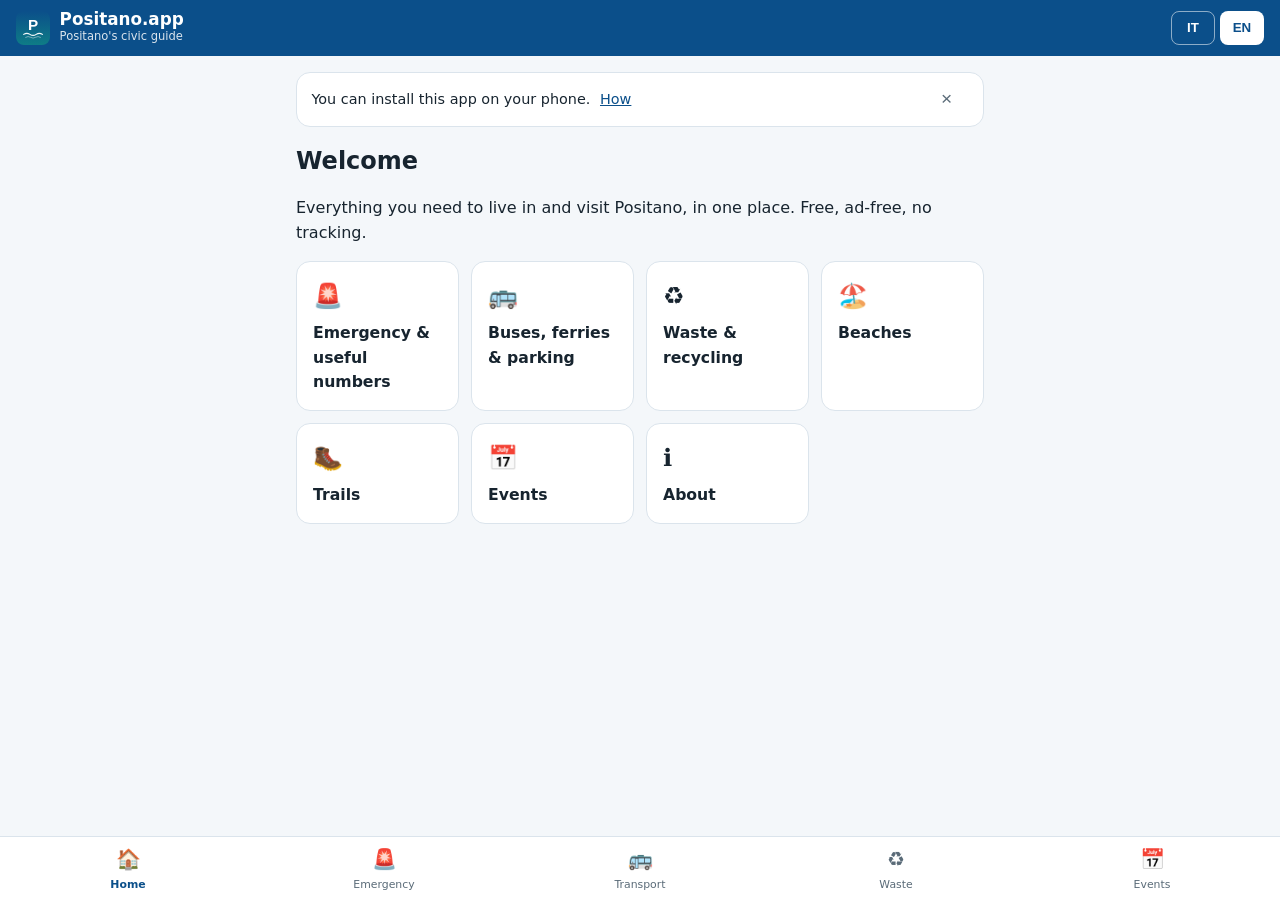
==== public/index.html @ dae9405b "feat: scheletro PWA v0.1.0 — bilingue IT/EN, offline-first, 7 sezioni con dati JSON" ====
<!doctype html>
<html lang="it">
<head>
  <meta charset="utf-8">
  <meta name="viewport" content="width=device-width, initial-scale=1, viewport-fit=cover">
  <title>Positano.app — la guida civica di Positano</title>
  <meta name="description" content="Numeri utili, trasporti, rifiuti, spiagge, sentieri ed eventi di Positano. App civica open source, senza pubblicità e senza tracciamento.">
  <meta name="theme-color" content="#0b4f8a">
  <link rel="manifest" href="manifest.webmanifest">
  <link rel="icon" href="icons/icon.svg" type="image/svg+xml">
  <link rel="apple-touch-icon" href="icons/apple-touch-icon.png">
  <link rel="stylesheet" href="css/style.css">
  <meta property="og:title" content="Positano.app">
  <meta property="og:description" content="La guida civica di Positano: emergenze, trasporti, rifiuti, spiagge, sentieri, eventi.">
  <meta property="og:type" content="website">
</head>
<body>
  <a class="skip-link" href="#main" data-i18n="a11y.skip">Salta al contenuto</a>

  <header class="topbar">
    <div class="brand">
      <img src="icons/icon.svg" alt="" width="34" height="34">
      <div>
        <strong>Positano.app</strong>
        <small data-i18n="app.tagline">La guida civica di Positano</small>
      </div>
    </div>
    <div class="lang" role="group" aria-label="Lingua / Language">
      <button type="button" id="lang-it" aria-pressed="true">IT</button>
      <button type="button" id="lang-en" aria-pressed="false">EN</button>
    </div>
  </header>

  <main id="main" tabindex="-1">
    <div id="install-banner" hidden>
      <span data-i18n="install.hint">Puoi installare questa app sul telefono.</span>
      <a href="#info" data-i18n="install.how">Come fare</a>
      <button type="button" id="install-dismiss" aria-label="Chiudi">&times;</button>
    </div>

    <section id="home">
      <h1 data-i18n="home.title">Benvenuti</h1>
      <p data-i18n="home.intro">Tutto quello che serve per vivere e visitare Positano, in un unico posto. Gratuita, senza pubblicità, senza tracciamento.</p>
      <div class="cards" id="home-cards"></div>
      <p class="note" id="home-status"></p>
    </section>

    <section id="emergenze" hidden>
      <h2 data-i18n="sec.emergenze">Emergenze e numeri utili</h2>
      <div id="list-emergenze" class="list"></div>
    </section>

    <section id="trasporti" hidden>
      <h2 data-i18n="sec.trasporti">Trasporti e parcheggi</h2>
      <div id="list-trasporti" class="list"></div>
    </section>

    <section id="rifiuti" hidden>
      <h2 data-i18n="sec.rifiuti">Rifiuti e raccolta differenziata</h2>
      <div id="rifiuti-avviso" class="note"></div>
      <h3 data-i18n="rifiuti.glossario">Dove lo butto?</h3>
      <input type="search" id="rifiuti-search" placeholder="Cerca un rifiuto…" aria-label="Cerca un rifiuto">
      <div id="list-glossario" class="list"></div>
    </section>

    <section id="mare" hidden>
      <h2 data-i18n="sec.mare">Spiagge</h2>
      <div id="list-spiagge" class="list"></div>
    </section>

    <section id="sentieri" hidden>
      <h2 data-i18n="sec.sentieri">Sentieri</h2>
      <div id="list-sentieri" class="list"></div>
    </section>

    <section id="eventi" hidden>
      <h2 data-i18n="sec.eventi">Eventi</h2>
      <div id="list-eventi" class="list"></div>
    </section>

    <section id="info" hidden>
      <h2 data-i18n="sec.info">Il progetto</h2>
      <p data-i18n="info.text">Positano.app è un bene comune digitale: un progetto civico open source, indipendente e senza scopo di lucro. I dati sono curati da volontari e ogni scheda indica la data di aggiornamento. Il codice è pubblico e chiunque può contribuire.</p>
      <h3 data-i18n="install.title">Installa l'app</h3>
      <p data-i18n="install.ios">iPhone/iPad: apri questa pagina in Safari, tocca il tasto Condividi e poi “Aggiungi alla schermata Home”.</p>
      <p data-i18n="install.android">Android: apri il menu del browser (⋮) e scegli “Installa app” o “Aggiungi a schermata Home”.</p>
      <h3 data-i18n="info.privacy.title">Privacy</h3>
      <p data-i18n="info.privacy">Questa app non richiede registrazione, non usa cookie di profilazione e non traccia gli utenti.</p>
      <p class="note">
        <span data-i18n="info.version">Versione</span> <span id="app-version">0.1.0</span> ·
        <a id="repo-link" href="https://github.com/crescenzospoken/positano.app" rel="noopener">Codice sorgente (EUPL-1.2)</a>
      </p>
    </section>
  </main>

  <nav class="bottomnav" aria-label="Sezioni">
    <button type="button" data-nav="home"><span aria-hidden="true">🏠</span><span data-i18n="nav.home">Home</span></button>
    <button type="button" data-nav="emergenze"><span aria-hidden="true">🚨</span><span data-i18n="nav.emergenze">Emergenze</span></button>
    <button type="button" data-nav="trasporti"><span aria-hidden="true">🚌</span><span data-i18n="nav.trasporti">Trasporti</span></button>
    <button type="button" data-nav="rifiuti"><span aria-hidden="true">♻️</span><span data-i18n="nav.rifiuti">Rifiuti</span></button>
    <button type="button" data-nav="eventi"><span aria-hidden="true">📅</span><span data-i18n="nav.eventi">Eventi</span></button>
  </nav>

  <noscript><p class="note" style="padding:1rem">Questa app richiede JavaScript. / This app requires JavaScript.</p></noscript>

  <script src="js/i18n.js"></script>
  <script src="js/app.js"></script>
</body>
</html>
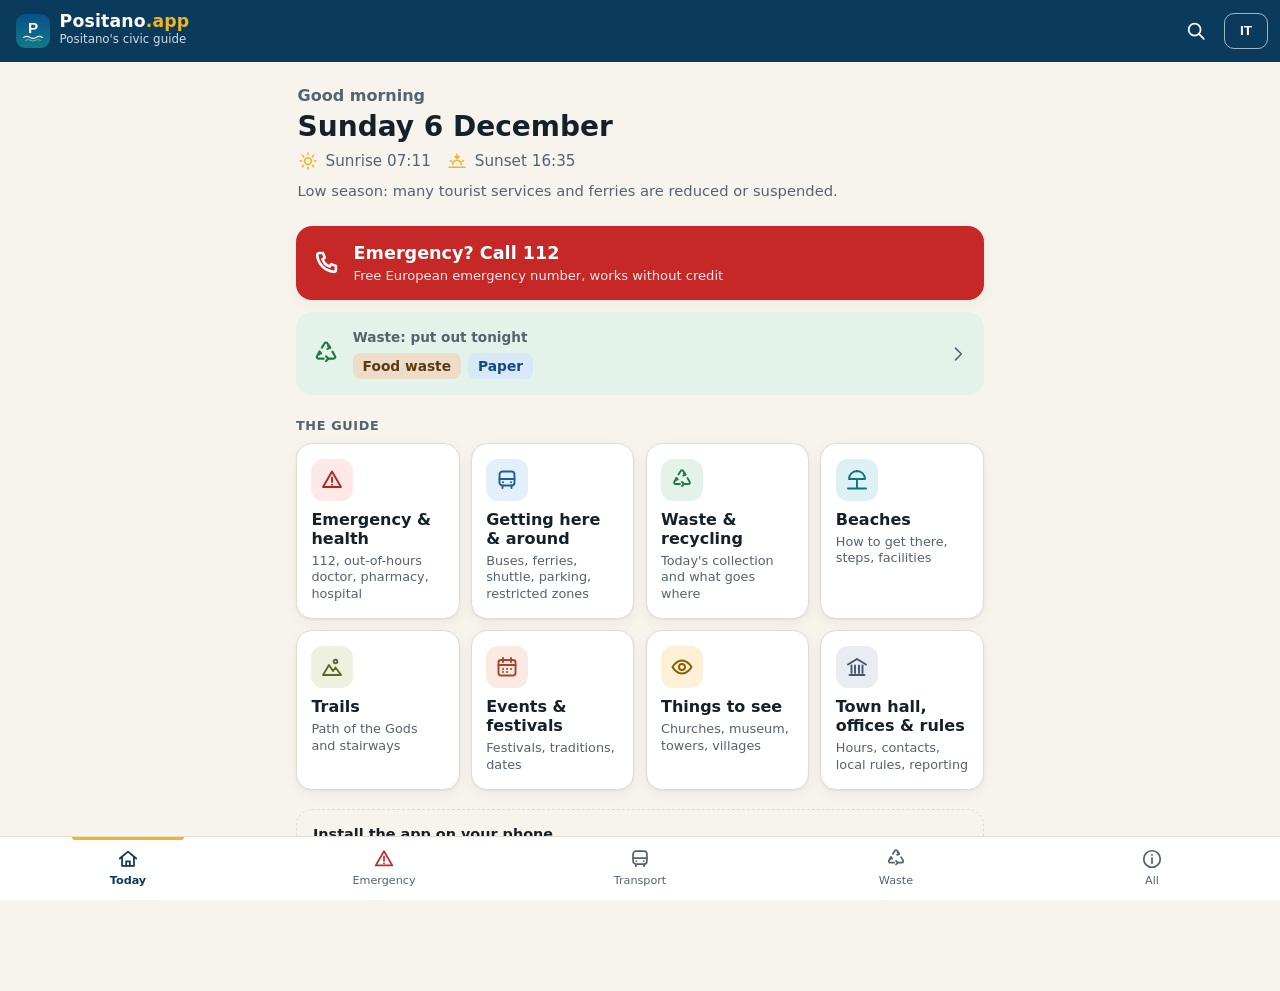
==== commit 68dee95f: "feat: v0.2.0 · home «Oggi», ricerca, dati reali, nuova grafica, audit - Home che sa che ore sono: da" ====
--- a/public/index.html
+++ b/public/index.html
@@ -3,107 +3,98 @@
 <head>
   <meta charset="utf-8">
   <meta name="viewport" content="width=device-width, initial-scale=1, viewport-fit=cover">
-  <title>Positano.app — la guida civica di Positano</title>
-  <meta name="description" content="Numeri utili, trasporti, rifiuti, spiagge, sentieri ed eventi di Positano. App civica open source, senza pubblicità e senza tracciamento.">
-  <meta name="theme-color" content="#0b4f8a">
+  <title>Positano.app · la guida civica di Positano</title>
+  <meta name="description" content="Numeri utili, bus e traghetti, rifiuti, spiagge, sentieri, eventi e uffici del Comune di Positano. Guida civica open source, gratuita, senza pubblicità e senza tracciamento.">
+  <meta name="theme-color" content="#0a3a5c" media="(prefers-color-scheme: light)">
+  <meta name="theme-color" content="#08131c" media="(prefers-color-scheme: dark)">
+  <meta name="color-scheme" content="light dark">
   <link rel="manifest" href="manifest.webmanifest">
   <link rel="icon" href="icons/icon.svg" type="image/svg+xml">
   <link rel="apple-touch-icon" href="icons/apple-touch-icon.png">
   <link rel="stylesheet" href="css/style.css">
   <meta property="og:title" content="Positano.app">
-  <meta property="og:description" content="La guida civica di Positano: emergenze, trasporti, rifiuti, spiagge, sentieri, eventi.">
+  <meta property="og:description" content="La guida civica di Positano: emergenze, trasporti, rifiuti, spiagge, sentieri, eventi e Comune.">
   <meta property="og:type" content="website">
+  <meta property="og:image" content="icons/icon-512.png">
 </head>
 <body>
+  <svg xmlns="http://www.w3.org/2000/svg" style="display:none" aria-hidden="true">
+    <defs>
+      <symbol id="i-home" viewBox="0 0 24 24"><path d="M3 11.5 12 4l9 7.5"/><path d="M5.5 10v9.5h13V10"/><path d="M10 19.5v-5h4v5"/></symbol>
+      <symbol id="i-sos" viewBox="0 0 24 24"><path d="M12 3.5 21 19H3z"/><path d="M12 9.5v4.5"/><path d="M12 16.6v.1"/></symbol>
+      <symbol id="i-bus" viewBox="0 0 24 24"><rect x="4.5" y="3.5" width="15" height="14" rx="3"/><path d="M4.5 11h15"/><path d="M7.5 17.5V20M16.5 17.5V20"/><path d="M8 14.3h.1M16 14.3h.1"/></symbol>
+      <symbol id="i-boat" viewBox="0 0 24 24"><path d="M3 15.5h18l-2.5 4h-13z"/><path d="M12 3.5v12"/><path d="M12 4.5 18 13h-6"/></symbol>
+      <symbol id="i-recycle" viewBox="0 0 24 24"><path d="M8.5 6.5 10.7 3a1.5 1.5 0 0 1 2.6 0l2.2 3.6"/><path d="m17.5 10 2.2 3.7a1.5 1.5 0 0 1-1.3 2.3H14"/><path d="M10 16H5.6a1.5 1.5 0 0 1-1.3-2.3L6.5 10"/><path d="m13.8 5 1.7 1.6-2.2.9M12 14l2 2-2 2M7.8 11.6 6.5 10l-.6 2.3"/></symbol>
+      <symbol id="i-beach" viewBox="0 0 24 24"><path d="M4 11a8 8 0 0 1 16 0z"/><path d="M12 11v9"/><path d="M3 20.5h18"/><path d="M12 3v.5"/></symbol>
+      <symbol id="i-hike" viewBox="0 0 24 24"><path d="m3 20 6-10 4 6 2.5-3.5L21 20z"/><circle cx="15.5" cy="6.5" r="1.8"/></symbol>
+      <symbol id="i-calendar" viewBox="0 0 24 24"><rect x="3.5" y="5" width="17" height="15.5" rx="2.5"/><path d="M3.5 10h17M8 3v4M16 3v4"/><path d="M8 14h.1M12 14h.1M16 14h.1M8 17h.1M12 17h.1"/></symbol>
+      <symbol id="i-townhall" viewBox="0 0 24 24"><path d="M3 9.5 12 4l9 5.5"/><path d="M4.5 20h15"/><path d="M6.5 10.5V18M10 10.5V18M14 10.5V18M17.5 10.5V18"/></symbol>
+      <symbol id="i-eye" viewBox="0 0 24 24"><path d="M2.5 12S6 5.5 12 5.5 21.5 12 21.5 12 18 18.5 12 18.5 2.5 12 2.5 12z"/><circle cx="12" cy="12" r="3"/></symbol>
+      <symbol id="i-info" viewBox="0 0 24 24"><circle cx="12" cy="12" r="9"/><path d="M12 11v5.5M12 7.6v.1"/></symbol>
+      <symbol id="i-phone" viewBox="0 0 24 24"><path d="M6.5 3.5h3l1.5 4-2 1.3a10 10 0 0 0 6.2 6.2l1.3-2 4 1.5v3a2 2 0 0 1-2 2A15.5 15.5 0 0 1 4.5 5.5a2 2 0 0 1 2-2z"/></symbol>
+      <symbol id="i-pin" viewBox="0 0 24 24"><path d="M12 21s-6.5-6-6.5-11a6.5 6.5 0 0 1 13 0c0 5-6.5 11-6.5 11z"/><circle cx="12" cy="10" r="2.3"/></symbol>
+      <symbol id="i-link" viewBox="0 0 24 24"><path d="M14 4h6v6"/><path d="M20 4 11 13"/><path d="M18 14v5a1.5 1.5 0 0 1-1.5 1.5h-11A1.5 1.5 0 0 1 4 19V7.5A1.5 1.5 0 0 1 5.5 6H10"/></symbol>
+      <symbol id="i-mail" viewBox="0 0 24 24"><rect x="3" y="5.5" width="18" height="13" rx="2"/><path d="m3.5 6.5 8.5 7 8.5-7"/></symbol>
+      <symbol id="i-share" viewBox="0 0 24 24"><path d="M12 15V3.5"/><path d="m7.5 8 4.5-4.5L16.5 8"/><path d="M5 12v7.5h14V12"/></symbol>
+      <symbol id="i-search" viewBox="0 0 24 24"><circle cx="10.5" cy="10.5" r="6.5"/><path d="m15.5 15.5 5 5"/></symbol>
+      <symbol id="i-sun" viewBox="0 0 24 24"><circle cx="12" cy="12" r="4"/><path d="M12 2.5v2M12 19.5v2M2.5 12h2M19.5 12h2M5.3 5.3l1.4 1.4M17.3 17.3l1.4 1.4M5.3 18.7l1.4-1.4M17.3 6.7l1.4-1.4"/></symbol>
+      <symbol id="i-sunset" viewBox="0 0 24 24"><path d="M7 16a5 5 0 0 1 10 0"/><path d="M2.5 19.5h19"/><path d="M12 4v5M9.5 6.5 12 9l2.5-2.5"/><path d="M4.3 11.5l1.4 1M19.7 11.5l-1.4 1"/></symbol>
+      <symbol id="i-alert" viewBox="0 0 24 24"><circle cx="12" cy="12" r="9"/><path d="M12 7.5v5.5M12 16.3v.1"/></symbol>
+      <symbol id="i-close" viewBox="0 0 24 24"><path d="m6 6 12 12M18 6 6 18"/></symbol>
+      <symbol id="i-chevron" viewBox="0 0 24 24"><path d="m9 5 7 7-7 7"/></symbol>
+      <symbol id="i-back" viewBox="0 0 24 24"><path d="m15 5-7 7 7 7"/></symbol>
+      <symbol id="i-car" viewBox="0 0 24 24"><path d="M5 16.5V12l2-5h10l2 5v4.5"/><path d="M3.5 12h17v4.5h-17z"/><path d="M6 19v-2.5M18 19v-2.5"/></symbol>
+      <symbol id="i-clock" viewBox="0 0 24 24"><circle cx="12" cy="12" r="9"/><path d="M12 7v5l3.5 2"/></symbol>
+      <symbol id="i-cross" viewBox="0 0 24 24"><path d="M9.5 3.5h5v6h6v5h-6v6h-5v-6h-6v-5h6z"/></symbol>
+    </defs>
+  </svg>
+
   <a class="skip-link" href="#main" data-i18n="a11y.skip">Salta al contenuto</a>
 
   <header class="topbar">
-    <div class="brand">
+    <a class="brand" href="#home">
       <img src="icons/icon.svg" alt="" width="34" height="34">
-      <div>
-        <strong>Positano.app</strong>
+      <span>
+        <strong>Positano<span class="dot">.app</span></strong>
         <small data-i18n="app.tagline">La guida civica di Positano</small>
-      </div>
-    </div>
-    <div class="lang" role="group" aria-label="Lingua / Language">
-      <button type="button" id="lang-it" aria-pressed="true">IT</button>
-      <button type="button" id="lang-en" aria-pressed="false">EN</button>
+      </span>
+    </a>
+    <div class="topbar-actions">
+      <button type="button" class="icon-btn" id="search-open" data-i18n-label="search.open" aria-label="Cerca"><svg class="ic" aria-hidden="true"><use href="#i-search"/></svg></button>
+      <button type="button" class="lang-btn" id="lang-toggle" lang="en" aria-label="EN, switch to English">EN</button>
     </div>
   </header>
 
+  <div id="offline-bar" class="offline-bar" hidden role="status" data-i18n="common.offlinebar">Sei offline: stai vedendo i dati salvati sul telefono.</div>
+
   <main id="main" tabindex="-1">
-    <div id="install-banner" hidden>
-      <span data-i18n="install.hint">Puoi installare questa app sul telefono.</span>
-      <a href="#info" data-i18n="install.how">Come fare</a>
-      <button type="button" id="install-dismiss" aria-label="Chiudi">&times;</button>
-    </div>
-
-    <section id="home">
-      <h1 data-i18n="home.title">Benvenuti</h1>
-      <p data-i18n="home.intro">Tutto quello che serve per vivere e visitare Positano, in un unico posto. Gratuita, senza pubblicità, senza tracciamento.</p>
-      <div class="cards" id="home-cards"></div>
-      <p class="note" id="home-status"></p>
-    </section>
-
-    <section id="emergenze" hidden>
-      <h2 data-i18n="sec.emergenze">Emergenze e numeri utili</h2>
-      <div id="list-emergenze" class="list"></div>
-    </section>
-
-    <section id="trasporti" hidden>
-      <h2 data-i18n="sec.trasporti">Trasporti e parcheggi</h2>
-      <div id="list-trasporti" class="list"></div>
-    </section>
-
-    <section id="rifiuti" hidden>
-      <h2 data-i18n="sec.rifiuti">Rifiuti e raccolta differenziata</h2>
-      <div id="rifiuti-avviso" class="note"></div>
-      <h3 data-i18n="rifiuti.glossario">Dove lo butto?</h3>
-      <input type="search" id="rifiuti-search" placeholder="Cerca un rifiuto…" aria-label="Cerca un rifiuto">
-      <div id="list-glossario" class="list"></div>
-    </section>
-
-    <section id="mare" hidden>
-      <h2 data-i18n="sec.mare">Spiagge</h2>
-      <div id="list-spiagge" class="list"></div>
-    </section>
-
-    <section id="sentieri" hidden>
-      <h2 data-i18n="sec.sentieri">Sentieri</h2>
-      <div id="list-sentieri" class="list"></div>
-    </section>
-
-    <section id="eventi" hidden>
-      <h2 data-i18n="sec.eventi">Eventi</h2>
-      <div id="list-eventi" class="list"></div>
-    </section>
-
-    <section id="info" hidden>
-      <h2 data-i18n="sec.info">Il progetto</h2>
-      <p data-i18n="info.text">Positano.app è un bene comune digitale: un progetto civico open source, indipendente e senza scopo di lucro. I dati sono curati da volontari e ogni scheda indica la data di aggiornamento. Il codice è pubblico e chiunque può contribuire.</p>
-      <h3 data-i18n="install.title">Installa l'app</h3>
-      <p data-i18n="install.ios">iPhone/iPad: apri questa pagina in Safari, tocca il tasto Condividi e poi “Aggiungi alla schermata Home”.</p>
-      <p data-i18n="install.android">Android: apri il menu del browser (⋮) e scegli “Installa app” o “Aggiungi a schermata Home”.</p>
-      <h3 data-i18n="info.privacy.title">Privacy</h3>
-      <p data-i18n="info.privacy">Questa app non richiede registrazione, non usa cookie di profilazione e non traccia gli utenti.</p>
-      <p class="note">
-        <span data-i18n="info.version">Versione</span> <span id="app-version">0.1.0</span> ·
-        <a id="repo-link" href="https://github.com/crescenzospoken/positano.app" rel="noopener">Codice sorgente (EUPL-1.2)</a>
-      </p>
-    </section>
+    <div id="view"></div>
   </main>
 
-  <nav class="bottomnav" aria-label="Sezioni">
-    <button type="button" data-nav="home"><span aria-hidden="true">🏠</span><span data-i18n="nav.home">Home</span></button>
-    <button type="button" data-nav="emergenze"><span aria-hidden="true">🚨</span><span data-i18n="nav.emergenze">Emergenze</span></button>
-    <button type="button" data-nav="trasporti"><span aria-hidden="true">🚌</span><span data-i18n="nav.trasporti">Trasporti</span></button>
-    <button type="button" data-nav="rifiuti"><span aria-hidden="true">♻️</span><span data-i18n="nav.rifiuti">Rifiuti</span></button>
-    <button type="button" data-nav="eventi"><span aria-hidden="true">📅</span><span data-i18n="nav.eventi">Eventi</span></button>
+  <div id="search" class="search-sheet" hidden role="dialog" aria-modal="true" aria-labelledby="search-title">
+    <div class="search-head">
+      <h2 id="search-title" class="sr-only" data-i18n="search.title">Cerca nella guida</h2>
+      <svg class="ic" aria-hidden="true"><use href="#i-search"/></svg>
+      <input type="search" id="search-input" autocomplete="off" enterkeyhint="search" data-i18n-ph="search.ph" data-i18n-label="search.title" aria-label="Cerca nella guida" placeholder="Farmacia, bus, vetro, Fornillo…">
+      <button type="button" class="icon-btn" id="search-close" data-i18n-label="common.close" aria-label="Chiudi"><svg class="ic" aria-hidden="true"><use href="#i-close"/></svg></button>
+    </div>
+    <div id="search-results" class="search-results" aria-live="polite"></div>
+  </div>
+
+  <nav class="bottomnav" aria-label="Sezioni" data-i18n-label="a11y.nav">
+    <a href="#home" data-tab="home"><svg class="ic" aria-hidden="true"><use href="#i-home"/></svg><span data-i18n="nav.home">Oggi</span></a>
+    <a href="#emergenze" data-tab="emergenze" class="nav-sos"><svg class="ic" aria-hidden="true"><use href="#i-sos"/></svg><span data-i18n="nav.emergenze">Emergenze</span></a>
+    <a href="#muoversi" data-tab="muoversi"><svg class="ic" aria-hidden="true"><use href="#i-bus"/></svg><span data-i18n="nav.muoversi">Muoversi</span></a>
+    <a href="#rifiuti" data-tab="rifiuti"><svg class="ic" aria-hidden="true"><use href="#i-recycle"/></svg><span data-i18n="nav.rifiuti">Rifiuti</span></a>
+    <a href="#tutto" data-tab="tutto"><svg class="ic" aria-hidden="true"><use href="#i-info"/></svg><span data-i18n="nav.tutto">Tutto</span></a>
   </nav>
 
-  <noscript><p class="note" style="padding:1rem">Questa app richiede JavaScript. / This app requires JavaScript.</p></noscript>
+  <div id="toast" class="toast" role="status" hidden></div>
+
+  <noscript><p class="note" style="padding:1rem">Questa app richiede JavaScript. In emergenza chiama il 112. / This app requires JavaScript. In an emergency call 112.</p></noscript>
 
   <script src="js/i18n.js"></script>
+  <script src="js/oggi.js"></script>
   <script src="js/app.js"></script>
 </body>
 </html>
--- a/public/css/style.css
+++ b/public/css/style.css
@@ -0,0 +1,264 @@
+/* Positano.app · stile v0.2
+   Identità: mare profondo, calce, maiolica. Leggibile al sole, una mano sola, tocchi >= 44px. */
+:root{
+  --mare:#0a3a5c; --mare-2:#0f5687; --azzurro:#1d74b3; --sole:#f0b429; --terra:#c4502f;
+  --bg:#f7f4ee; --card:#ffffff; --testo:#14212b; --muto:#53636f; --bordo:#e3ddd1; --ombra:0 1px 2px rgba(20,33,43,.06),0 4px 14px rgba(20,33,43,.05);
+  --warn-bg:#fff2d6; --warn:#7a4f00; --ok:#1f7a4a; --red:#c62828;
+  --t-red:#fde9e7; --t-blue:#e3eff9; --t-green:#e4f3ea; --t-sea:#ddf1f4; --t-olive:#eef1df; --t-terra:#fbe9e2; --t-gold:#fcf1d6; --t-slate:#e9edf1;
+  --c-red:#b3261e; --c-blue:#1d5f99; --c-green:#1f7a4a; --c-sea:#0c7480; --c-olive:#5d6b1c; --c-terra:#a8442a; --c-gold:#8a6100; --c-slate:#41566a;
+  --raggio:16px; --nav-h:64px;
+}
+@media (prefers-color-scheme: dark){
+  :root{
+    --bg:#0b141b; --card:#13202a; --testo:#eef3f7; --muto:#9fb1bf; --bordo:#243541; --ombra:none;
+    --warn-bg:#3a2d10; --warn:#ffd27a; --ok:#6fd39c;
+    --t-red:#3a1a19; --t-blue:#132c42; --t-green:#13301f; --t-sea:#0f2f33; --t-olive:#262b12; --t-terra:#36201a; --t-gold:#33290f; --t-slate:#1d2a35;
+    --c-red:#ff9a91; --c-blue:#8cc4f3; --c-green:#7bd8a3; --c-sea:#7fd6df; --c-olive:#c9d77a; --c-terra:#f3a58b; --c-gold:#f1c76a; --c-slate:#aac0d3;
+    --azzurro:#8cc4f3;
+  }
+}
+*{box-sizing:border-box}
+[hidden]{display:none !important}
+html{-webkit-text-size-adjust:100%}
+body{
+  margin:0; background:var(--bg); color:var(--testo);
+  font-family:system-ui,-apple-system,"Segoe UI",Roboto,"Helvetica Neue",Arial,sans-serif;
+  font-size:16px; line-height:1.5; padding-bottom:calc(var(--nav-h) + env(safe-area-inset-bottom) + 8px);
+}
+body.no-scroll{overflow:hidden}
+main{max-width:720px; margin:0 auto; padding:1rem 1rem 1.5rem}
+main:focus{outline:none}
+h1,h2,h3{line-height:1.2}
+a{color:var(--azzurro)}
+.sr-only{position:absolute; width:1px; height:1px; overflow:hidden; clip:rect(0 0 0 0); white-space:nowrap}
+.ic{width:22px; height:22px; flex:none; fill:none; stroke:currentColor; stroke-width:1.9; stroke-linecap:round; stroke-linejoin:round}
+:focus-visible{outline:3px solid var(--sole); outline-offset:2px; border-radius:6px}
+h1:focus,h3:focus,article:focus{outline:none}
+
+.skip-link{position:absolute; left:-999px; top:0; background:var(--mare); color:#fff; padding:.6rem 1rem; z-index:99}
+.skip-link:focus{left:0}
+
+/* ---- barra in alto ---- */
+.topbar{
+  position:sticky; top:0; z-index:20; display:flex; align-items:center; justify-content:space-between; gap:.5rem;
+  padding:.55rem .75rem .55rem 1rem; padding-top:calc(.55rem + env(safe-area-inset-top));
+  background:var(--mare); color:#fff;
+}
+@media (prefers-color-scheme: dark){ .topbar{background:#08131c; border-bottom:1px solid var(--bordo)} }
+.brand{display:flex; align-items:center; gap:.6rem; color:#fff; text-decoration:none; min-height:44px}
+.brand img{border-radius:9px}
+.brand strong{display:block; font-size:1.08rem; letter-spacing:.01em; line-height:1.1}
+.brand .dot{color:var(--sole)}
+.brand small{display:block; opacity:.82; font-size:.74rem}
+.topbar-actions{display:flex; gap:.35rem; align-items:center}
+.icon-btn{display:inline-flex; align-items:center; justify-content:center; min-width:44px; min-height:44px; border:0; border-radius:12px; background:transparent; color:inherit; cursor:pointer}
+.topbar .icon-btn:hover{background:#ffffff1f}
+.lang-btn{min-width:44px; min-height:36px; border:1.5px solid #ffffffa0; background:transparent; color:#fff; border-radius:10px; font-weight:700; font-size:.85rem; cursor:pointer}
+.lang-btn:hover{background:#fff; color:var(--mare)}
+
+.offline-bar{background:var(--warn-bg); color:var(--warn); text-align:center; font-size:.85rem; padding:.4rem 1rem}
+
+/* ---- home ---- */
+.hero{padding:.4rem .1rem .6rem}
+.hero-k{margin:0; color:var(--muto); font-weight:600}
+.hero h1{margin:.1rem 0 .4rem; font-size:1.75rem}
+.hero h1::first-letter{text-transform:uppercase}
+.sun{display:flex; flex-wrap:wrap; align-items:center; gap:.35rem .5rem; margin:0; color:var(--muto); font-size:.95rem}
+.sun .ic{color:var(--sole); width:20px; height:20px}
+.sun span{margin-right:.5rem}
+.season{margin:.5rem 0 0; font-size:.92rem; color:var(--muto)}
+
+.sos{
+  display:flex; align-items:center; gap:.85rem; margin:.9rem 0 .4rem; padding:.85rem 1rem; border-radius:var(--raggio);
+  background:var(--red); color:#fff; text-decoration:none; box-shadow:var(--ombra); min-height:64px;
+}
+.sos .ic{width:28px; height:28px; stroke-width:2.2}
+.sos strong{display:block; font-size:1.1rem}
+.sos small{display:block; opacity:.9; font-size:.82rem}
+
+.alert{display:flex; gap:.7rem; padding:.85rem 1rem; border-radius:var(--raggio); background:var(--t-blue); color:var(--testo); margin-bottom:.6rem}
+.alert .ic{color:var(--c-blue); margin-top:.1rem}
+.alert.warn{background:var(--warn-bg)} .alert.warn .ic{color:var(--warn)}
+.alert p{margin:.2rem 0 0; font-size:.93rem}
+details.alert{display:block; padding:0}
+details.alert summary{display:flex; gap:.7rem; align-items:center; padding:.8rem 1rem; cursor:pointer; list-style:none; min-height:52px}
+details.alert summary::-webkit-details-marker{display:none}
+details.alert summary > span{flex:1}
+details.alert summary .chev{transition:transform .2s}
+details.alert[open] summary .chev{transform:rotate(90deg)}
+.alert-body{padding:0 1rem .85rem 3.2rem}
+
+.panel{display:block; padding:.9rem 1rem; border-radius:var(--raggio); margin:.8rem 0}
+.link-panel{display:flex; align-items:center; gap:.8rem; text-decoration:none; color:var(--testo)}
+.link-panel > span{flex:1}
+.panel-ic{width:28px; height:28px}
+.panel-k{display:block; margin:0; font-size:.85rem; font-weight:600; color:var(--muto)}
+.panel-v{display:block; margin:.25rem 0 0; font-size:1.05rem; font-weight:600}
+.panel-v small{font-weight:400; color:var(--muto); font-size:.85rem}
+.chev{color:var(--muto); width:20px; height:20px}
+
+.tiles{display:grid; grid-template-columns:repeat(2,1fr); gap:.7rem}
+@media (min-width:560px){ .tiles{grid-template-columns:repeat(4,1fr)} }
+.tile{
+  display:flex; flex-direction:column; gap:.3rem; padding:.95rem .9rem; min-height:128px; border-radius:var(--raggio);
+  background:var(--card); border:1px solid var(--bordo); color:var(--testo); text-decoration:none; box-shadow:var(--ombra);
+}
+.tile:hover{border-color:var(--azzurro)}
+.tile-ic{display:inline-flex; align-items:center; justify-content:center; width:42px; height:42px; border-radius:12px; flex:none}
+.tile-ic .ic{width:24px; height:24px}
+.tile-t{font-weight:700; font-size:1rem; line-height:1.2; margin-top:.25rem}
+.tile-d{font-size:.8rem; color:var(--muto); line-height:1.3}
+
+.tint-red .tile-ic,.tile-ic.tint-red,.sec-head.tint-red .sec-ic{background:var(--t-red); color:var(--c-red)}
+.tint-blue .tile-ic,.tile-ic.tint-blue,.sec-head.tint-blue .sec-ic{background:var(--t-blue); color:var(--c-blue)}
+.tint-green .tile-ic,.tile-ic.tint-green,.sec-head.tint-green .sec-ic{background:var(--t-green); color:var(--c-green)}
+.tint-sea .tile-ic,.tile-ic.tint-sea,.sec-head.tint-sea .sec-ic{background:var(--t-sea); color:var(--c-sea)}
+.tint-olive .tile-ic,.tile-ic.tint-olive,.sec-head.tint-olive .sec-ic{background:var(--t-olive); color:var(--c-olive)}
+.tint-terra .tile-ic,.tile-ic.tint-terra,.sec-head.tint-terra .sec-ic{background:var(--t-terra); color:var(--c-terra)}
+.tint-gold .tile-ic,.tile-ic.tint-gold,.sec-head.tint-gold .sec-ic{background:var(--t-gold); color:var(--c-gold)}
+.tint-slate .tile-ic,.tile-ic.tint-slate,.sec-head.tint-slate .sec-ic{background:var(--t-slate); color:var(--c-slate)}
+.panel.tint-green{background:var(--t-green)} .panel.tint-green .panel-ic{color:var(--c-green)}
+
+.install{display:flex; gap:.5rem; align-items:flex-start; margin-top:1.2rem; padding:.9rem 1rem; border:1px dashed var(--bordo); border-radius:var(--raggio); font-size:.9rem}
+.install > div{flex:1}
+.install p{margin:.25rem 0 .5rem; color:var(--muto)}
+.btn{min-height:44px; padding:.5rem 1.1rem; border:0; border-radius:12px; background:var(--mare); color:#fff; font:inherit; font-weight:600; cursor:pointer}
+
+a.alert{text-decoration:none}
+.deps{display:flex; flex-direction:column; gap:.5rem}
+.dep{display:flex; align-items:center; gap:.75rem; padding:.7rem .9rem; border-radius:var(--raggio); background:var(--card); border:1px solid var(--bordo); color:var(--testo); text-decoration:none; box-shadow:var(--ombra)}
+.dep-ic{display:inline-flex; width:40px; height:40px; border-radius:12px; align-items:center; justify-content:center; background:var(--t-blue); color:var(--c-blue); flex:none}
+.dep-b{flex:1; min-width:0}
+.dep-b strong{display:block; font-size:.95rem; line-height:1.25}
+.dep-b small{display:block; color:var(--muto); font-size:.8rem}
+.dep-t{display:flex; gap:.35rem; flex:none}
+.dep-t b{font-variant-numeric:tabular-nums; font-size:1.05rem}
+.dep-t b.later{font-weight:500; color:var(--muto); font-size:.9rem; align-self:center}
+
+/* ---- testata di sezione ---- */
+.crumb{display:inline-flex; align-items:center; gap:.2rem; min-height:44px; margin:-.4rem 0 .1rem -.35rem; padding:0 .35rem; color:var(--muto); text-decoration:none; font-size:.9rem; font-weight:600}
+.crumb .ic{width:18px; height:18px}
+.q{display:inline-flex; align-items:center; justify-content:center; width:1.15em; height:1.15em; border-radius:50%; background:var(--warn-bg); color:var(--warn); font-size:.75em; font-weight:800; vertical-align:middle}
+.ev-mini{min-height:56px}
+input[type="search"]::-webkit-search-cancel-button{-webkit-appearance:none; appearance:none}
+.sec-head{display:flex; gap:.85rem; align-items:flex-start; margin:.3rem 0 1rem}
+.sec-ic{display:inline-flex; align-items:center; justify-content:center; width:48px; height:48px; border-radius:14px; flex:none}
+.sec-ic .ic{width:26px; height:26px}
+.sec-head h1{margin:.15rem 0 .2rem; font-size:1.45rem}
+.sec-head p{margin:0; color:var(--muto); font-size:.95rem}
+
+.jump{display:flex; gap:.4rem; overflow-x:auto; padding:.1rem 0 .6rem; margin:0 -1rem 0; padding-left:1rem; padding-right:1rem; scrollbar-width:none}
+.jump a{flex:none; padding:.45rem .85rem; border-radius:99px; border:1px solid var(--bordo); background:var(--card); color:var(--testo); text-decoration:none; font-size:.86rem; min-height:36px; display:inline-flex; align-items:center}
+
+.group{scroll-margin-top:72px}
+.group-title{margin:1.4rem 0 .6rem; color:var(--muto); text-transform:uppercase; letter-spacing:.05em; font-size:.8rem; font-weight:700}
+.list{display:flex; flex-direction:column; gap:.7rem}
+
+/* ---- scheda ---- */
+.item{background:var(--card); border:1px solid var(--bordo); border-radius:var(--raggio); padding:.95rem 1rem; box-shadow:var(--ombra); scroll-margin-top:72px}
+.item.flash{animation:flash 1.6s ease-out}
+@keyframes flash{0%{box-shadow:0 0 0 4px var(--sole)}100%{box-shadow:var(--ombra)}}
+@media (prefers-reduced-motion: reduce){ .item.flash{animation:none; outline:3px solid var(--sole)} }
+.item-head{display:flex; flex-wrap:wrap; align-items:center; gap:.35rem .5rem}
+.item h3,.event h3{margin:0; font-size:1.04rem}
+.item p,.event p{margin:.35rem 0 0; font-size:.95rem}
+.item .sub,.event .sub{color:var(--muto); margin-top:.15rem; font-size:.9rem}
+.hours,.addr{display:flex; gap:.45rem; align-items:flex-start; color:var(--muto)}
+.hours .ic,.addr .ic{width:18px; height:18px; margin-top:.15rem}
+.chips{display:flex; flex-wrap:wrap; gap:.35rem; list-style:none; padding:0; margin:.5rem 0 0}
+.chips li{font-size:.8rem; padding:.2rem .6rem; border-radius:99px; background:var(--t-slate); color:var(--testo)}
+.bullets{margin:.4rem 0 0; padding-left:1.15rem; font-size:.94rem}
+.bullets li{margin:.2rem 0}
+.state{font-size:.84rem; font-weight:600}
+.state.on{color:var(--ok)} .state.off{color:var(--muto)}
+.src{font-size:.78rem; color:var(--muto)}
+.src a{color:var(--muto)}
+
+.acts{display:flex; flex-wrap:wrap; gap:.45rem; margin-top:.75rem}
+.act{
+  display:inline-flex; align-items:center; gap:.4rem; min-height:44px; padding:.45rem .8rem; border-radius:12px;
+  border:1px solid var(--bordo); background:transparent; color:var(--azzurro); font:inherit; font-size:.9rem; font-weight:600;
+  text-decoration:none; cursor:pointer; max-width:100%;
+}
+.act span{overflow-wrap:anywhere}
+.act .ic{width:19px; height:19px}
+.act.primary{background:var(--mare); border-color:var(--mare); color:#fff; font-size:1.02rem}
+@media (prefers-color-scheme: dark){ .act.primary{background:var(--azzurro); border-color:var(--azzurro); color:#08131c} }
+.item-head{position:relative; padding-right:44px}
+.share-btn{position:absolute; top:-10px; right:-10px; width:44px; height:44px; display:inline-flex; align-items:center; justify-content:center; border:0; background:transparent; color:var(--muto); border-radius:12px; cursor:pointer}
+.share-btn .ic{width:19px; height:19px}
+.share-btn:hover{background:var(--t-slate)}
+
+.badge{display:inline-block; font-size:.7rem; font-weight:700; padding:.12rem .5rem; border-radius:99px; letter-spacing:.01em}
+.badge.warn{background:var(--warn-bg); color:var(--warn)}
+.badge.demo{background:var(--t-blue); color:var(--c-blue)}
+
+.note{color:var(--muto); font-size:.9rem}
+.callout{background:var(--warn-bg); color:var(--testo); padding:.75rem .9rem; border-radius:12px; font-size:.9rem}
+.updated{margin-top:1.4rem; color:var(--muto); font-size:.82rem}
+.muted{color:var(--muto)}
+.more{display:inline-flex; align-items:center; gap:.2rem; font-weight:600; text-decoration:none; min-height:44px}
+.more .ic{width:18px; height:18px}
+
+/* ---- eventi ---- */
+.event{display:flex; gap:.85rem; background:var(--card); border:1px solid var(--bordo); border-radius:var(--raggio); padding:.85rem 1rem; margin-bottom:.6rem; box-shadow:var(--ombra); scroll-margin-top:72px}
+.ev-date{flex:none; width:52px; text-align:center; border-radius:12px; background:var(--t-terra); color:var(--c-terra); padding:.35rem 0; align-self:flex-start}
+.ev-date .d{display:block; font-size:1.35rem; font-weight:800; line-height:1.1}
+.ev-date .m{display:block; font-size:.72rem; text-transform:uppercase; font-weight:700}
+.ev-body{flex:1; min-width:0}
+
+/* ---- rifiuti ---- */
+.fraz{display:inline-block; padding:.12rem .55rem; border-radius:8px; font-size:.86rem; font-weight:700; margin:.1rem .1rem .1rem 0; border:1px solid transparent}
+.fraz-brown{background:#ecdcc8; color:#5b3a12} .fraz-blue{background:#d7e8f8; color:#134a7c} .fraz-yellow{background:#fbecb5; color:#6a5000}
+.fraz-green{background:#d5eedb; color:#165a32} .fraz-grey{background:#e3e6e9; color:#333f48} .fraz-white{background:#fff; color:#333; border-color:#cfd6dc}
+.week{list-style:none; padding:0; margin:0; background:var(--card); border:1px solid var(--bordo); border-radius:var(--raggio); overflow:hidden}
+.week li{display:flex; gap:.8rem; align-items:center; padding:.55rem 1rem; border-top:1px solid var(--bordo); min-height:46px}
+.week li:first-child{border-top:0}
+.week li.is-today{background:var(--t-green)}
+.week .wd{width:6.2rem; flex:none; font-weight:600; font-size:.92rem}
+.week .wd::first-letter{text-transform:uppercase}
+.field{width:100%; padding:.7rem .9rem; border:1.5px solid var(--bordo); border-radius:12px; font:inherit; background:var(--card); color:var(--testo); min-height:48px; margin-bottom:.6rem}
+.gloss{background:var(--card); border:1px solid var(--bordo); border-radius:var(--raggio); overflow:hidden}
+.gloss-row{display:flex; flex-direction:column; gap:.15rem; padding:.65rem 1rem; border-top:1px solid var(--bordo)}
+.gloss-row:first-child{border-top:0}
+.gloss-row > span{color:var(--muto); font-size:.92rem}
+.gloss .note{padding:.6rem 1rem; margin:0}
+.src-only{margin-top:.4rem}
+
+/* ---- menu e ricerca ---- */
+.menu{display:flex; flex-direction:column; background:var(--card); border:1px solid var(--bordo); border-radius:var(--raggio); overflow:hidden}
+.menu-row{display:flex; align-items:center; gap:.85rem; padding:.75rem 1rem; border-top:1px solid var(--bordo); text-decoration:none; color:var(--testo); min-height:64px}
+.menu-row:first-child{border-top:0}
+.menu-row > span:nth-child(2){flex:1; min-width:0}
+.menu-row strong{display:block}
+.menu-row small{display:block; color:var(--muto); font-size:.84rem}
+.search-sheet{position:fixed; inset:0; z-index:40; background:var(--bg); display:flex; flex-direction:column; padding-top:env(safe-area-inset-top)}
+.search-head{display:flex; align-items:center; gap:.4rem; padding:.6rem .6rem .6rem 1rem; border-bottom:1px solid var(--bordo); background:var(--card)}
+.search-head > .ic{color:var(--muto)}
+.search-head input{flex:1; min-height:44px; border:0; background:transparent; font:inherit; font-size:1.05rem; color:var(--testo)}
+.search-head input:focus{outline:none}
+.search-results{overflow:auto; padding:1rem; max-width:720px; width:100%; margin:0 auto}
+.search-results .menu-row{background:var(--card); border:1px solid var(--bordo); border-radius:14px; margin-bottom:.5rem}
+
+.prose h2{font-size:1.1rem; margin:1.4rem 0 .4rem}
+.prose p{margin:.5rem 0}
+
+/* ---- barra in basso ---- */
+.bottomnav{
+  position:fixed; bottom:0; left:0; right:0; z-index:20; display:flex;
+  background:var(--card); border-top:1px solid var(--bordo);
+  padding-bottom:env(safe-area-inset-bottom); height:calc(var(--nav-h) + env(safe-area-inset-bottom));
+}
+.bottomnav a{
+  flex:1; display:flex; flex-direction:column; align-items:center; justify-content:center; gap:3px;
+  font-size:.7rem; color:var(--muto); text-decoration:none; position:relative;
+}
+.bottomnav a[aria-current="page"]{color:var(--mare); font-weight:700}
+@media (prefers-color-scheme: dark){ .bottomnav a[aria-current="page"]{color:var(--azzurro)} }
+.bottomnav a[aria-current="page"]::before{content:""; position:absolute; top:0; left:28%; right:28%; height:3px; border-radius:0 0 3px 3px; background:var(--sole)}
+.bottomnav .nav-sos .ic{color:var(--red)}
+@media (prefers-color-scheme: dark){ .bottomnav .nav-sos .ic{color:#ff8a80} }
+
+.toast{position:fixed; left:50%; bottom:calc(var(--nav-h) + env(safe-area-inset-bottom) + 14px); transform:translateX(-50%); background:var(--testo); color:var(--bg); padding:.55rem 1rem; border-radius:12px; font-size:.9rem; z-index:50}
+
+@media print{ .topbar,.bottomnav,.acts,.sos{display:none} body{padding:0} }
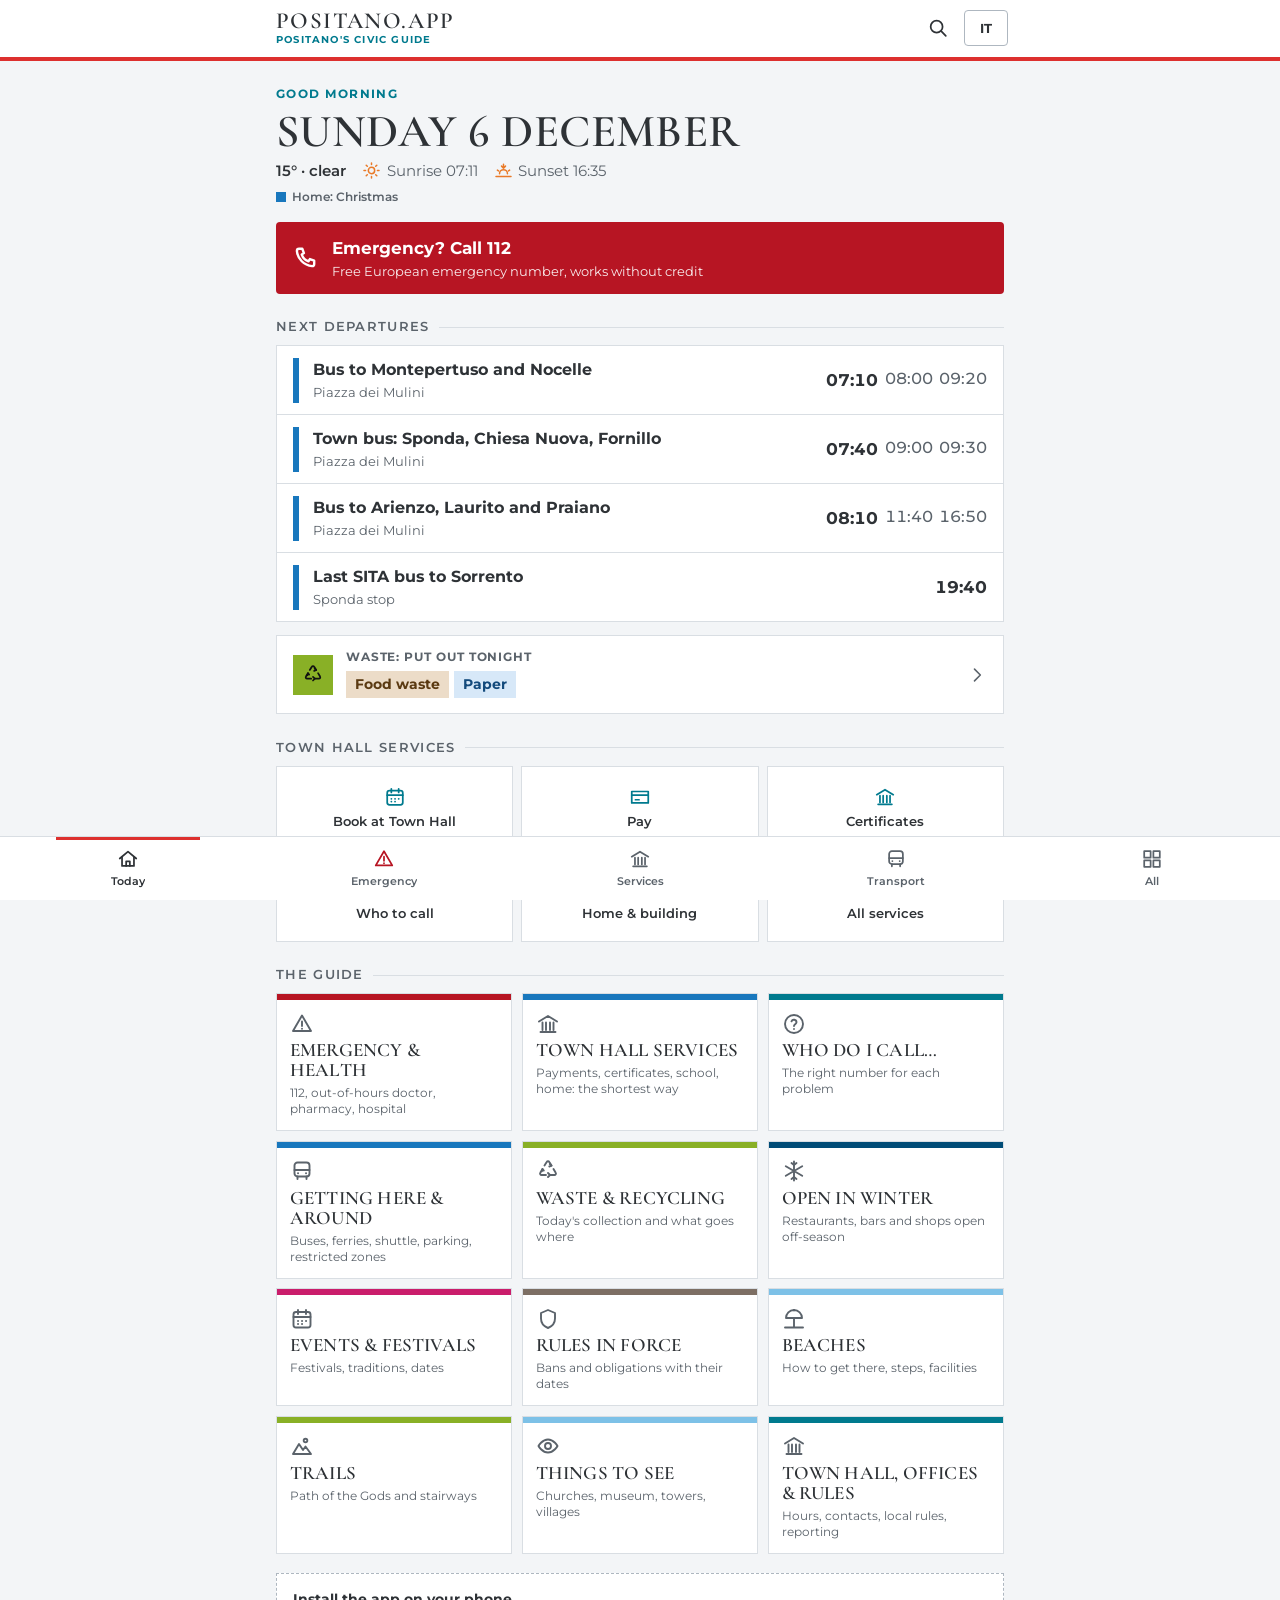
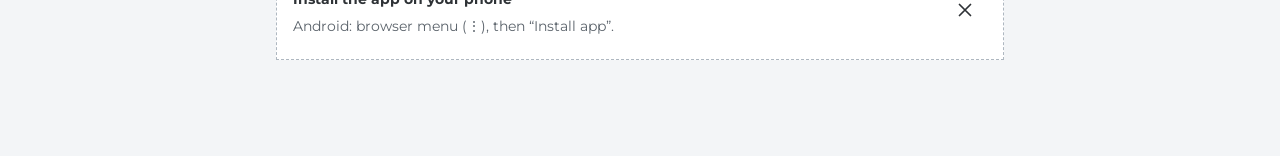
==== commit ebc475f0: "feat: v0.3.0 · home a modalità, pannello di redazione, aperti d'inverno, servizi del Comune - Home c" ====
--- a/public/index.html
+++ b/public/index.html
@@ -5,9 +5,10 @@
   <meta name="viewport" content="width=device-width, initial-scale=1, viewport-fit=cover">
   <title>Positano.app · la guida civica di Positano</title>
   <meta name="description" content="Numeri utili, bus e traghetti, rifiuti, spiagge, sentieri, eventi e uffici del Comune di Positano. Guida civica open source, gratuita, senza pubblicità e senza tracciamento.">
-  <meta name="theme-color" content="#0a3a5c" media="(prefers-color-scheme: light)">
-  <meta name="theme-color" content="#08131c" media="(prefers-color-scheme: dark)">
-  <meta name="color-scheme" content="light dark">
+  <meta name="theme-color" content="#FFFFFF">
+  <meta name="color-scheme" content="light">
+  <link rel="preload" href="fonts/montserrat-latin.woff2" as="font" type="font/woff2" crossorigin>
+  <link rel="preload" href="fonts/cormorant-garamond-latin.woff2" as="font" type="font/woff2" crossorigin>
   <link rel="manifest" href="manifest.webmanifest">
   <link rel="icon" href="icons/icon.svg" type="image/svg+xml">
   <link rel="apple-touch-icon" href="icons/apple-touch-icon.png">
@@ -45,6 +46,13 @@
       <symbol id="i-back" viewBox="0 0 24 24"><path d="m15 5-7 7 7 7"/></symbol>
       <symbol id="i-car" viewBox="0 0 24 24"><path d="M5 16.5V12l2-5h10l2 5v4.5"/><path d="M3.5 12h17v4.5h-17z"/><path d="M6 19v-2.5M18 19v-2.5"/></symbol>
       <symbol id="i-clock" viewBox="0 0 24 24"><circle cx="12" cy="12" r="9"/><path d="M12 7v5l3.5 2"/></symbol>
+      <symbol id="i-snow" viewBox="0 0 24 24"><path d="M12 2.5v19M3.8 7.2l16.4 9.6M3.8 16.8l16.4-9.6"/><path d="m9.5 4 2.5 2 2.5-2M9.5 20l2.5-2 2.5 2"/></symbol>
+      <symbol id="i-help" viewBox="0 0 24 24"><circle cx="12" cy="12" r="9"/><path d="M9.5 9.3a2.6 2.6 0 0 1 5 .9c0 1.8-2.5 2.2-2.5 3.8M12 17v.1"/></symbol>
+      <symbol id="i-grid" viewBox="0 0 24 24"><rect x="3.5" y="3.5" width="7" height="7"/><rect x="13.5" y="3.5" width="7" height="7"/><rect x="3.5" y="13.5" width="7" height="7"/><rect x="13.5" y="13.5" width="7" height="7"/></symbol>
+      <symbol id="i-megafono" viewBox="0 0 24 24"><path d="M3.5 10v4h3l8 4.5v-13l-8 4.5z"/><path d="M6.5 14l1.2 5h2.3l-1-5"/><path d="M18 9.5a3.5 3.5 0 0 1 0 5"/></symbol>
+      <symbol id="i-immagine" viewBox="0 0 24 24"><rect x="3.5" y="4.5" width="17" height="15"/><circle cx="9" cy="10" r="1.8"/><path d="m4 18 5.5-5 4 3.5 2.5-2 4.5 3.5"/></symbol>
+      <symbol id="i-scudo" viewBox="0 0 24 24"><path d="M12 3 5 6v5.5c0 4.4 3 7.9 7 9.5 4-1.6 7-5.1 7-9.5V6z"/></symbol>
+      <symbol id="i-pagare" viewBox="0 0 24 24"><rect x="3" y="6" width="18" height="12.5"/><path d="M3 10h18M7 15h4"/></symbol>
       <symbol id="i-cross" viewBox="0 0 24 24"><path d="M9.5 3.5h5v6h6v5h-6v6h-5v-6h-6v-5h6z"/></symbol>
     </defs>
   </svg>
@@ -52,16 +60,15 @@
   <a class="skip-link" href="#main" data-i18n="a11y.skip">Salta al contenuto</a>
 
   <header class="topbar">
-    <a class="brand" href="#home">
-      <img src="icons/icon.svg" alt="" width="34" height="34">
-      <span>
-        <strong>Positano<span class="dot">.app</span></strong>
+    <div class="topbar-in">
+      <a class="brand" href="#home">
+        <strong>Positano.app</strong>
         <small data-i18n="app.tagline">La guida civica di Positano</small>
-      </span>
-    </a>
-    <div class="topbar-actions">
-      <button type="button" class="icon-btn" id="search-open" data-i18n-label="search.open" aria-label="Cerca"><svg class="ic" aria-hidden="true"><use href="#i-search"/></svg></button>
-      <button type="button" class="lang-btn" id="lang-toggle" lang="en" aria-label="EN, switch to English">EN</button>
+      </a>
+      <div class="topbar-actions">
+        <button type="button" class="icon-btn" id="search-open" data-i18n-label="search.open" aria-label="Cerca"><svg class="ic" aria-hidden="true"><use href="#i-search"/></svg></button>
+        <button type="button" class="lang-btn" id="lang-toggle" lang="en" aria-label="EN, switch to English">EN</button>
+      </div>
     </div>
   </header>
 
@@ -84,9 +91,9 @@
   <nav class="bottomnav" aria-label="Sezioni" data-i18n-label="a11y.nav">
     <a href="#home" data-tab="home"><svg class="ic" aria-hidden="true"><use href="#i-home"/></svg><span data-i18n="nav.home">Oggi</span></a>
     <a href="#emergenze" data-tab="emergenze" class="nav-sos"><svg class="ic" aria-hidden="true"><use href="#i-sos"/></svg><span data-i18n="nav.emergenze">Emergenze</span></a>
+    <a href="#servizi" data-tab="servizi"><svg class="ic" aria-hidden="true"><use href="#i-townhall"/></svg><span data-i18n="nav.servizi">Servizi</span></a>
     <a href="#muoversi" data-tab="muoversi"><svg class="ic" aria-hidden="true"><use href="#i-bus"/></svg><span data-i18n="nav.muoversi">Muoversi</span></a>
-    <a href="#rifiuti" data-tab="rifiuti"><svg class="ic" aria-hidden="true"><use href="#i-recycle"/></svg><span data-i18n="nav.rifiuti">Rifiuti</span></a>
-    <a href="#tutto" data-tab="tutto"><svg class="ic" aria-hidden="true"><use href="#i-info"/></svg><span data-i18n="nav.tutto">Tutto</span></a>
+    <a href="#tutto" data-tab="tutto"><svg class="ic" aria-hidden="true"><use href="#i-grid"/></svg><span data-i18n="nav.tutto">Tutto</span></a>
   </nav>
 
   <div id="toast" class="toast" role="status" hidden></div>
@@ -95,6 +102,7 @@
 
   <script src="js/i18n.js"></script>
   <script src="js/oggi.js"></script>
+  <script src="js/post.js"></script>
   <script src="js/app.js"></script>
 </body>
 </html>
--- a/public/css/style.css
+++ b/public/css/style.css
@@ -1,264 +1,278 @@
-/* Positano.app · stile v0.2
-   Identità: mare profondo, calce, maiolica. Leggibile al sole, una mano sola, tocchi >= 44px. */
+/* Positano.app · stile v0.3
+   Il linguaggio dei post del Comune (design system «Comune di Positano · Positano.app»):
+   Cormorant Garamond per i titoli, Montserrat per il resto, colori di categoria, fili rossi, angoli squadrati.
+   Solo tema chiaro, per scelta. Tocchi >= 44 px, testo >= 4,5:1. */
+@font-face{font-family:"Cormorant Garamond";src:url(../fonts/cormorant-garamond-latin.woff2) format("woff2");font-weight:500 600;font-style:normal;font-display:swap}
+@font-face{font-family:"Montserrat";src:url(../fonts/montserrat-latin.woff2) format("woff2");font-weight:400 700;font-style:normal;font-display:swap}
+
 :root{
-  --mare:#0a3a5c; --mare-2:#0f5687; --azzurro:#1d74b3; --sole:#f0b429; --terra:#c4502f;
-  --bg:#f7f4ee; --card:#ffffff; --testo:#14212b; --muto:#53636f; --bordo:#e3ddd1; --ombra:0 1px 2px rgba(20,33,43,.06),0 4px 14px rgba(20,33,43,.05);
-  --warn-bg:#fff2d6; --warn:#7a4f00; --ok:#1f7a4a; --red:#c62828;
-  --t-red:#fde9e7; --t-blue:#e3eff9; --t-green:#e4f3ea; --t-sea:#ddf1f4; --t-olive:#eef1df; --t-terra:#fbe9e2; --t-gold:#fcf1d6; --t-slate:#e9edf1;
-  --c-red:#b3261e; --c-blue:#1d5f99; --c-green:#1f7a4a; --c-sea:#0c7480; --c-olive:#5d6b1c; --c-terra:#a8442a; --c-gold:#8a6100; --c-slate:#41566a;
-  --raggio:16px; --nav-h:64px;
-}
-@media (prefers-color-scheme: dark){
-  :root{
-    --bg:#0b141b; --card:#13202a; --testo:#eef3f7; --muto:#9fb1bf; --bordo:#243541; --ombra:none;
-    --warn-bg:#3a2d10; --warn:#ffd27a; --ok:#6fd39c;
-    --t-red:#3a1a19; --t-blue:#132c42; --t-green:#13301f; --t-sea:#0f2f33; --t-olive:#262b12; --t-terra:#36201a; --t-gold:#33290f; --t-slate:#1d2a35;
-    --c-red:#ff9a91; --c-blue:#8cc4f3; --c-green:#7bd8a3; --c-sea:#7fd6df; --c-olive:#c9d77a; --c-terra:#f3a58b; --c-gold:#f1c76a; --c-slate:#aac0d3;
-    --azzurro:#8cc4f3;
-  }
+  color-scheme:light;
+  --display:"Cormorant Garamond",Garamond,"Times New Roman",serif;
+  --sans:Montserrat,"Segoe UI",Roboto,Arial,sans-serif;
+  --fondo:#F3F5F7; --carta:#FFFFFF; --ink:#2E3236; --ink2:#5B636B; --bordo:#D9DEE3; --bordo-forte:#AEB7C0;
+  --filo:#DD302E; --su-scuro:#FFFFFF; --su-chiaro:#111111;
+  --teal:#007A8E; --teal-scuro:#005F6E;
+  /* categorie: fondo pieno + testo che ci sta sopra */
+  --c-emergenze:#B71523; --t-emergenze:#FFFFFF;
+  --c-viabilita:#1877BD; --t-viabilita:#FFFFFF;
+  --c-cultura:#CA1D6B; --t-cultura:#FFFFFF;
+  --c-sanita:#F4AACC; --t-sanita:#111111;
+  --c-sport:#FAB429; --t-sport:#111111;
+  --c-ambiente:#89B026; --t-ambiente:#111111;
+  --c-turismo:#7DC1E7; --t-turismo:#111111;
+  --c-scuole:#E97A28; --t-scuole:#111111;
+  --c-lavori:#7D6F64; --t-lavori:#FFFFFF;
+  --c-sociale:#9B72AA; --t-sociale:#111111;
+  --c-oggi:#00966B; --t-oggi:#111111;
+  --c-comunicati:#1877BD; --t-comunicati:#FFFFFF;
+  --c-extra:#004C77; --t-extra:#FFFFFF;
+  --c-istituzionale:#007A8E; --t-istituzionale:#FFFFFF;
+  --c-protezione-civile:#172C70; --t-protezione-civile:#FFFFFF;
+  --verde-ok:#1F7A4A; --avviso-bg:#FFF4D6; --avviso-ink:#6B4A00;
+  --r:4px; --nav-h:64px;
 }
 *{box-sizing:border-box}
 [hidden]{display:none !important}
 html{-webkit-text-size-adjust:100%}
-body{
-  margin:0; background:var(--bg); color:var(--testo);
-  font-family:system-ui,-apple-system,"Segoe UI",Roboto,"Helvetica Neue",Arial,sans-serif;
-  font-size:16px; line-height:1.5; padding-bottom:calc(var(--nav-h) + env(safe-area-inset-bottom) + 8px);
-}
+body{margin:0;background:var(--fondo);color:var(--ink);font:400 16px/1.55 var(--sans);padding-bottom:calc(var(--nav-h) + env(safe-area-inset-bottom) + 8px)}
 body.no-scroll{overflow:hidden}
-main{max-width:720px; margin:0 auto; padding:1rem 1rem 1.5rem}
+main{max-width:760px;margin:0 auto;padding:1rem max(16px,env(safe-area-inset-left,0px)) 1.5rem max(16px,env(safe-area-inset-right,0px))}
 main:focus{outline:none}
-h1,h2,h3{line-height:1.2}
-a{color:var(--azzurro)}
-.sr-only{position:absolute; width:1px; height:1px; overflow:hidden; clip:rect(0 0 0 0); white-space:nowrap}
-.ic{width:22px; height:22px; flex:none; fill:none; stroke:currentColor; stroke-width:1.9; stroke-linecap:round; stroke-linejoin:round}
-:focus-visible{outline:3px solid var(--sole); outline-offset:2px; border-radius:6px}
+h1,h2,h3{line-height:1.15;margin:0}
+p{margin:0}
+a{color:#135E96}
+.sr-only{position:absolute;width:1px;height:1px;overflow:hidden;clip:rect(0 0 0 0);white-space:nowrap}
+.ic{width:22px;height:22px;flex:none;fill:none;stroke:currentColor;stroke-width:1.9;stroke-linecap:round;stroke-linejoin:round}
+:focus-visible{outline:3px solid var(--c-sport);outline-offset:2px}
 h1:focus,h3:focus,article:focus{outline:none}
-
-.skip-link{position:absolute; left:-999px; top:0; background:var(--mare); color:#fff; padding:.6rem 1rem; z-index:99}
+.skip-link{position:absolute;left:-999px;top:0;background:var(--teal);color:#fff;padding:.6rem 1rem;z-index:99}
 .skip-link:focus{left:0}
 
-/* ---- barra in alto ---- */
-.topbar{
-  position:sticky; top:0; z-index:20; display:flex; align-items:center; justify-content:space-between; gap:.5rem;
-  padding:.55rem .75rem .55rem 1rem; padding-top:calc(.55rem + env(safe-area-inset-top));
-  background:var(--mare); color:#fff;
-}
-@media (prefers-color-scheme: dark){ .topbar{background:#08131c; border-bottom:1px solid var(--bordo)} }
-.brand{display:flex; align-items:center; gap:.6rem; color:#fff; text-decoration:none; min-height:44px}
-.brand img{border-radius:9px}
-.brand strong{display:block; font-size:1.08rem; letter-spacing:.01em; line-height:1.1}
-.brand .dot{color:var(--sole)}
-.brand small{display:block; opacity:.82; font-size:.74rem}
-.topbar-actions{display:flex; gap:.35rem; align-items:center}
-.icon-btn{display:inline-flex; align-items:center; justify-content:center; min-width:44px; min-height:44px; border:0; border-radius:12px; background:transparent; color:inherit; cursor:pointer}
-.topbar .icon-btn:hover{background:#ffffff1f}
-.lang-btn{min-width:44px; min-height:36px; border:1.5px solid #ffffffa0; background:transparent; color:#fff; border-radius:10px; font-weight:700; font-size:.85rem; cursor:pointer}
-.lang-btn:hover{background:#fff; color:var(--mare)}
-
-.offline-bar{background:var(--warn-bg); color:var(--warn); text-align:center; font-size:.85rem; padding:.4rem 1rem}
+/* ---- testata: fascia bianca + filo rosso, come i post ---- */
+.topbar{position:sticky;top:0;z-index:20;background:var(--carta);border-bottom:4px solid var(--filo);padding-top:env(safe-area-inset-top,0px)}
+.topbar-in{max-width:760px;margin:0 auto;display:flex;align-items:center;justify-content:space-between;gap:.5rem;padding:.4rem max(12px,env(safe-area-inset-right,0px)) .4rem max(16px,env(safe-area-inset-left,0px))}
+.brand{display:flex;flex-direction:column;color:var(--ink);text-decoration:none;min-height:44px;justify-content:center}
+.brand strong{font:600 23px/1 var(--display);letter-spacing:.06em;text-transform:uppercase}
+.brand small{font:700 10px/1.3 var(--sans);letter-spacing:.12em;text-transform:uppercase;color:var(--teal)}
+.topbar-actions{display:flex;gap:.25rem;align-items:center}
+.icon-btn{display:inline-flex;align-items:center;justify-content:center;min-width:44px;min-height:44px;border:0;border-radius:var(--r);background:transparent;color:inherit;cursor:pointer}
+.icon-btn:hover{background:var(--fondo)}
+.lang-btn{min-width:44px;min-height:36px;border:1.5px solid var(--bordo-forte);background:var(--carta);color:var(--ink);border-radius:var(--r);font:700 13px/1 var(--sans);cursor:pointer}
+.lang-btn:hover{border-color:var(--ink)}
+.offline-bar{background:var(--avviso-bg);color:var(--avviso-ink);text-align:center;font-size:.85rem;padding:.4rem 1rem}
+
+/* ---- elementi del sistema ---- */
+.banda{display:inline-flex;align-items:center;gap:.35rem;align-self:flex-start;padding:4px 8px;font:700 11.5px/16px var(--sans);letter-spacing:.08em;text-transform:uppercase;background:var(--c-istituzionale);color:var(--t-istituzionale)}
+.titolo-sez{font:600 13px/1.2 var(--sans);letter-spacing:.1em;text-transform:uppercase;color:var(--ink2);margin:1.6rem 0 .65rem;display:flex;align-items:center;gap:.6rem}
+.titolo-sez::after{content:"";flex:1;height:1px;background:var(--bordo)}
+.list{display:flex;flex-direction:column;gap:.7rem}
+.note{color:var(--ink2);font-size:.92rem}
+.callout{background:var(--avviso-bg);color:var(--ink);padding:.75rem .9rem;border-radius:var(--r);font-size:.92rem}
+.updated{margin-top:1.4rem;color:var(--ink2);font-size:.82rem}
+.muted{color:var(--ink2)}
+.more{display:inline-flex;align-items:center;gap:.25rem;font-weight:700;text-decoration:none;min-height:44px;color:var(--teal-scuro)}
+.more .ic{width:18px;height:18px}
+.btn{display:inline-flex;align-items:center;justify-content:center;gap:.4rem;min-height:44px;padding:.55rem 1.1rem;border:0;border-radius:var(--r);background:var(--teal);color:#fff;font:700 15px/1.2 var(--sans);cursor:pointer;text-decoration:none}
+.btn.secondario{background:var(--carta);color:var(--ink);border:1px solid var(--bordo-forte)}
 
 /* ---- home ---- */
-.hero{padding:.4rem .1rem .6rem}
-.hero-k{margin:0; color:var(--muto); font-weight:600}
-.hero h1{margin:.1rem 0 .4rem; font-size:1.75rem}
-.hero h1::first-letter{text-transform:uppercase}
-.sun{display:flex; flex-wrap:wrap; align-items:center; gap:.35rem .5rem; margin:0; color:var(--muto); font-size:.95rem}
-.sun .ic{color:var(--sole); width:20px; height:20px}
-.sun span{margin-right:.5rem}
-.season{margin:.5rem 0 0; font-size:.92rem; color:var(--muto)}
-
-.sos{
-  display:flex; align-items:center; gap:.85rem; margin:.9rem 0 .4rem; padding:.85rem 1rem; border-radius:var(--raggio);
-  background:var(--red); color:#fff; text-decoration:none; box-shadow:var(--ombra); min-height:64px;
-}
-.sos .ic{width:28px; height:28px; stroke-width:2.2}
-.sos strong{display:block; font-size:1.1rem}
-.sos small{display:block; opacity:.9; font-size:.82rem}
-
-.alert{display:flex; gap:.7rem; padding:.85rem 1rem; border-radius:var(--raggio); background:var(--t-blue); color:var(--testo); margin-bottom:.6rem}
-.alert .ic{color:var(--c-blue); margin-top:.1rem}
-.alert.warn{background:var(--warn-bg)} .alert.warn .ic{color:var(--warn)}
-.alert p{margin:.2rem 0 0; font-size:.93rem}
-details.alert{display:block; padding:0}
-details.alert summary{display:flex; gap:.7rem; align-items:center; padding:.8rem 1rem; cursor:pointer; list-style:none; min-height:52px}
-details.alert summary::-webkit-details-marker{display:none}
-details.alert summary > span{flex:1}
-details.alert summary .chev{transition:transform .2s}
-details.alert[open] summary .chev{transform:rotate(90deg)}
-.alert-body{padding:0 1rem .85rem 3.2rem}
-
-.panel{display:block; padding:.9rem 1rem; border-radius:var(--raggio); margin:.8rem 0}
-.link-panel{display:flex; align-items:center; gap:.8rem; text-decoration:none; color:var(--testo)}
-.link-panel > span{flex:1}
-.panel-ic{width:28px; height:28px}
-.panel-k{display:block; margin:0; font-size:.85rem; font-weight:600; color:var(--muto)}
-.panel-v{display:block; margin:.25rem 0 0; font-size:1.05rem; font-weight:600}
-.panel-v small{font-weight:400; color:var(--muto); font-size:.85rem}
-.chev{color:var(--muto); width:20px; height:20px}
-
-.tiles{display:grid; grid-template-columns:repeat(2,1fr); gap:.7rem}
-@media (min-width:560px){ .tiles{grid-template-columns:repeat(4,1fr)} }
-.tile{
-  display:flex; flex-direction:column; gap:.3rem; padding:.95rem .9rem; min-height:128px; border-radius:var(--raggio);
-  background:var(--card); border:1px solid var(--bordo); color:var(--testo); text-decoration:none; box-shadow:var(--ombra);
-}
-.tile:hover{border-color:var(--azzurro)}
-.tile-ic{display:inline-flex; align-items:center; justify-content:center; width:42px; height:42px; border-radius:12px; flex:none}
-.tile-ic .ic{width:24px; height:24px}
-.tile-t{font-weight:700; font-size:1rem; line-height:1.2; margin-top:.25rem}
-.tile-d{font-size:.8rem; color:var(--muto); line-height:1.3}
-
-.tint-red .tile-ic,.tile-ic.tint-red,.sec-head.tint-red .sec-ic{background:var(--t-red); color:var(--c-red)}
-.tint-blue .tile-ic,.tile-ic.tint-blue,.sec-head.tint-blue .sec-ic{background:var(--t-blue); color:var(--c-blue)}
-.tint-green .tile-ic,.tile-ic.tint-green,.sec-head.tint-green .sec-ic{background:var(--t-green); color:var(--c-green)}
-.tint-sea .tile-ic,.tile-ic.tint-sea,.sec-head.tint-sea .sec-ic{background:var(--t-sea); color:var(--c-sea)}
-.tint-olive .tile-ic,.tile-ic.tint-olive,.sec-head.tint-olive .sec-ic{background:var(--t-olive); color:var(--c-olive)}
-.tint-terra .tile-ic,.tile-ic.tint-terra,.sec-head.tint-terra .sec-ic{background:var(--t-terra); color:var(--c-terra)}
-.tint-gold .tile-ic,.tile-ic.tint-gold,.sec-head.tint-gold .sec-ic{background:var(--t-gold); color:var(--c-gold)}
-.tint-slate .tile-ic,.tile-ic.tint-slate,.sec-head.tint-slate .sec-ic{background:var(--t-slate); color:var(--c-slate)}
-.panel.tint-green{background:var(--t-green)} .panel.tint-green .panel-ic{color:var(--c-green)}
-
-.install{display:flex; gap:.5rem; align-items:flex-start; margin-top:1.2rem; padding:.9rem 1rem; border:1px dashed var(--bordo); border-radius:var(--raggio); font-size:.9rem}
+.hero{padding:.6rem 0 .2rem;display:flex;flex-direction:column;gap:.35rem}
+.hero-k{font:700 12px/1.3 var(--sans);letter-spacing:.12em;text-transform:uppercase;color:var(--teal)}
+.hero h1{font:600 clamp(34px,8vw,46px)/1 var(--display);text-transform:uppercase;letter-spacing:.01em}
+.hero-riga{display:flex;flex-wrap:wrap;gap:.3rem 1rem;color:var(--ink2);font-size:.95rem;align-items:center}
+.hero-riga span{display:inline-flex;align-items:center;gap:.35rem}
+.hero-riga .ic{width:19px;height:19px;color:var(--c-scuole)}
+.meteo{font-weight:600;color:var(--ink)}
+.modo{display:inline-flex;align-items:center;gap:.4rem;font:600 12px/1 var(--sans);color:var(--ink2);margin-top:.15rem}
+.modo i{width:10px;height:10px;display:inline-block}
+.messaggio{margin:.8rem 0 0;background:var(--carta);border:1px solid var(--bordo)}
+.messaggio .fascia{padding:6px 12px;font:700 11.5px/16px var(--sans);letter-spacing:.08em;text-transform:uppercase}
+.messaggio p{padding:.75rem 12px;font-size:1rem}
+.sos{display:flex;align-items:center;gap:.85rem;margin:1rem 0 .2rem;padding:.8rem 1rem;border-radius:var(--r);background:var(--c-emergenze);color:#fff;text-decoration:none;min-height:60px}
+.sos .ic{width:26px;height:26px;stroke-width:2.2}
+.sos strong{display:block;font-size:1.05rem}
+.sos small{display:block;opacity:.92;font-size:.82rem}
+.allerta{margin:.9rem 0 0;border:1px solid var(--bordo);background:var(--carta)}
+.allerta .fascia{display:flex;justify-content:space-between;gap:.5rem;padding:7px 12px;font:700 12px/16px var(--sans);letter-spacing:.08em;text-transform:uppercase}
+.allerta .corpo{padding:.8rem 12px .9rem;display:flex;flex-direction:column;gap:.35rem}
+.allerta h2{font:600 26px/1.05 var(--display);text-transform:uppercase}
+.allerta.giallo .fascia{background:#FAB429;color:#111}
+.allerta.arancione .fascia{background:#E97A28;color:#111}
+.allerta.rosso .fascia{background:#B71523;color:#fff}
+.allerta-ok{display:flex;align-items:center;gap:.55rem;margin:.9rem 0 0;padding:.6rem .85rem;background:var(--carta);border:1px solid var(--bordo);border-radius:var(--r);font-size:.9rem;color:var(--ink2)}
+.allerta-ok .pallino{width:10px;height:10px;border-radius:50%;background:var(--verde-ok);flex:none}
+
+/* avviso: occhiello pieno + filo rosso + titolo in Cormorant (AvvisoApp) */
+.avviso{background:var(--carta);border:1px solid var(--bordo);scroll-margin-top:80px}
+.avviso .occhiello{display:flex;justify-content:space-between;gap:.5rem;padding:6px 12px;font:700 11.5px/16px var(--sans);letter-spacing:.08em;text-transform:uppercase}
+.avviso .filo{height:3px;background:var(--filo)}
+.avviso .corpo{padding:.75rem 12px .85rem;display:flex;flex-direction:column;gap:.4rem}
+.avviso h3{font:600 22px/1.08 var(--display);text-transform:uppercase;letter-spacing:.01em}
+.avviso .stato{font:700 11px/1 var(--sans);letter-spacing:.06em;text-transform:uppercase;padding:3px 6px;border:1px solid currentColor}
+.avviso .stato.risolto{color:var(--verde-ok)}
+.avviso .storia{margin:.2rem 0 0;padding:0;list-style:none;border-left:2px solid var(--bordo);display:flex;flex-direction:column;gap:.35rem}
+.avviso .storia li{padding-left:.7rem;font-size:.88rem;color:var(--ink2)}
+.avviso .storia b{color:var(--ink);font-weight:600}
+.avvisi{display:flex;flex-direction:column;gap:.7rem}
+.comune-link{display:flex;align-items:center;gap:.7rem;padding:.65rem .85rem;background:var(--carta);border:1px solid var(--bordo);color:var(--ink);text-decoration:none;min-height:52px}
+.comune-link > span:not(.menu-b){flex:1;min-width:0}
+.comune-link small{display:block;color:var(--ink2);font-size:.8rem}
+
+.pannello{display:flex;align-items:center;gap:.8rem;margin:.8rem 0 0;padding:.85rem 1rem;background:var(--carta);border:1px solid var(--bordo);text-decoration:none;color:var(--ink)}
+.pannello > span{flex:1;min-width:0}
+.pannello .k{display:block;font:700 11.5px/1.3 var(--sans);letter-spacing:.08em;text-transform:uppercase;color:var(--ink2)}
+.pannello .v{display:block;margin-top:.3rem;font-size:1.02rem;font-weight:600}
+.pannello .ic-big{width:40px;height:40px;display:inline-flex;align-items:center;justify-content:center;flex:none}
+.chev{color:var(--ink2);width:20px;height:20px}
+
+.tiles{display:grid;grid-template-columns:repeat(2,1fr);gap:.6rem}
+@media (min-width:600px){.tiles{grid-template-columns:repeat(3,1fr)}}
+.tile{display:flex;flex-direction:column;background:var(--carta);border:1px solid var(--bordo);color:var(--ink);text-decoration:none;min-height:118px}
+.tile .tile-b{height:6px}
+.tile .tile-in{padding:.7rem .8rem .8rem;display:flex;flex-direction:column;gap:.3rem}
+.tile .ic{width:24px;height:24px;color:var(--ink2)}
+.tile-t{font:600 19px/1.05 var(--display);text-transform:uppercase;letter-spacing:.01em}
+.tile-d{font-size:.78rem;color:var(--ink2);line-height:1.3}
+.tile:hover{border-color:var(--bordo-forte)}
+
+.scorciatoie{display:grid;grid-template-columns:repeat(3,1fr);gap:.5rem}
+.scorciatoia{display:flex;flex-direction:column;align-items:center;justify-content:center;gap:.35rem;min-height:84px;padding:.6rem .4rem;background:var(--carta);border:1px solid var(--bordo);color:var(--ink);text-decoration:none;text-align:center;font:600 13px/1.2 var(--sans)}
+.scorciatoia .ic{color:var(--teal)}
+
+.install{display:flex;gap:.5rem;align-items:flex-start;margin-top:1.2rem;padding:.9rem 1rem;border:1px dashed var(--bordo-forte);font-size:.9rem;background:var(--carta)}
 .install > div{flex:1}
-.install p{margin:.25rem 0 .5rem; color:var(--muto)}
-.btn{min-height:44px; padding:.5rem 1.1rem; border:0; border-radius:12px; background:var(--mare); color:#fff; font:inherit; font-weight:600; cursor:pointer}
-
-a.alert{text-decoration:none}
-.deps{display:flex; flex-direction:column; gap:.5rem}
-.dep{display:flex; align-items:center; gap:.75rem; padding:.7rem .9rem; border-radius:var(--raggio); background:var(--card); border:1px solid var(--bordo); color:var(--testo); text-decoration:none; box-shadow:var(--ombra)}
-.dep-ic{display:inline-flex; width:40px; height:40px; border-radius:12px; align-items:center; justify-content:center; background:var(--t-blue); color:var(--c-blue); flex:none}
-.dep-b{flex:1; min-width:0}
-.dep-b strong{display:block; font-size:.95rem; line-height:1.25}
-.dep-b small{display:block; color:var(--muto); font-size:.8rem}
-.dep-t{display:flex; gap:.35rem; flex:none}
-.dep-t b{font-variant-numeric:tabular-nums; font-size:1.05rem}
-.dep-t b.later{font-weight:500; color:var(--muto); font-size:.9rem; align-self:center}
+.install p{margin:.25rem 0 .5rem;color:var(--ink2)}
 
 /* ---- testata di sezione ---- */
-.crumb{display:inline-flex; align-items:center; gap:.2rem; min-height:44px; margin:-.4rem 0 .1rem -.35rem; padding:0 .35rem; color:var(--muto); text-decoration:none; font-size:.9rem; font-weight:600}
-.crumb .ic{width:18px; height:18px}
-.q{display:inline-flex; align-items:center; justify-content:center; width:1.15em; height:1.15em; border-radius:50%; background:var(--warn-bg); color:var(--warn); font-size:.75em; font-weight:800; vertical-align:middle}
-.ev-mini{min-height:56px}
-input[type="search"]::-webkit-search-cancel-button{-webkit-appearance:none; appearance:none}
-.sec-head{display:flex; gap:.85rem; align-items:flex-start; margin:.3rem 0 1rem}
-.sec-ic{display:inline-flex; align-items:center; justify-content:center; width:48px; height:48px; border-radius:14px; flex:none}
-.sec-ic .ic{width:26px; height:26px}
-.sec-head h1{margin:.15rem 0 .2rem; font-size:1.45rem}
-.sec-head p{margin:0; color:var(--muto); font-size:.95rem}
-
-.jump{display:flex; gap:.4rem; overflow-x:auto; padding:.1rem 0 .6rem; margin:0 -1rem 0; padding-left:1rem; padding-right:1rem; scrollbar-width:none}
-.jump a{flex:none; padding:.45rem .85rem; border-radius:99px; border:1px solid var(--bordo); background:var(--card); color:var(--testo); text-decoration:none; font-size:.86rem; min-height:36px; display:inline-flex; align-items:center}
-
-.group{scroll-margin-top:72px}
-.group-title{margin:1.4rem 0 .6rem; color:var(--muto); text-transform:uppercase; letter-spacing:.05em; font-size:.8rem; font-weight:700}
-.list{display:flex; flex-direction:column; gap:.7rem}
-
-/* ---- scheda ---- */
-.item{background:var(--card); border:1px solid var(--bordo); border-radius:var(--raggio); padding:.95rem 1rem; box-shadow:var(--ombra); scroll-margin-top:72px}
+.crumb{display:inline-flex;align-items:center;gap:.2rem;min-height:44px;margin:-.4rem 0 0 -.3rem;padding:0 .3rem;color:var(--ink2);text-decoration:none;font-size:.9rem;font-weight:600}
+.crumb .ic{width:18px;height:18px}
+.sec-head{display:flex;flex-direction:column;gap:.45rem;margin:.2rem 0 1rem}
+.sec-head h1{font:600 clamp(30px,7vw,40px)/1.02 var(--display);text-transform:uppercase;letter-spacing:.01em}
+.sec-head p{color:var(--ink2);font-size:.95rem;max-width:62ch}
+.jump{display:flex;gap:.4rem;overflow-x:auto;padding:.1rem 1rem .6rem;margin:0 -1rem;scrollbar-width:none}
+.jump a{flex:none;padding:.45rem .8rem;border:1px solid var(--bordo-forte);background:var(--carta);color:var(--ink);text-decoration:none;font-size:.84rem;font-weight:600;min-height:38px;display:inline-flex;align-items:center}
+.group{scroll-margin-top:80px}
+
+/* ---- scheda (SchedaApp) ---- */
+.item{background:var(--carta);border:1px solid var(--bordo);border-radius:var(--r);padding:.9rem 1rem;display:flex;flex-direction:column;gap:.45rem;scroll-margin-top:80px}
 .item.flash{animation:flash 1.6s ease-out}
-@keyframes flash{0%{box-shadow:0 0 0 4px var(--sole)}100%{box-shadow:var(--ombra)}}
-@media (prefers-reduced-motion: reduce){ .item.flash{animation:none; outline:3px solid var(--sole)} }
-.item-head{display:flex; flex-wrap:wrap; align-items:center; gap:.35rem .5rem}
-.item h3,.event h3{margin:0; font-size:1.04rem}
-.item p,.event p{margin:.35rem 0 0; font-size:.95rem}
-.item .sub,.event .sub{color:var(--muto); margin-top:.15rem; font-size:.9rem}
-.hours,.addr{display:flex; gap:.45rem; align-items:flex-start; color:var(--muto)}
-.hours .ic,.addr .ic{width:18px; height:18px; margin-top:.15rem}
-.chips{display:flex; flex-wrap:wrap; gap:.35rem; list-style:none; padding:0; margin:.5rem 0 0}
-.chips li{font-size:.8rem; padding:.2rem .6rem; border-radius:99px; background:var(--t-slate); color:var(--testo)}
-.bullets{margin:.4rem 0 0; padding-left:1.15rem; font-size:.94rem}
+@keyframes flash{0%{box-shadow:0 0 0 4px var(--c-sport)}100%{box-shadow:none}}
+@media (prefers-reduced-motion: reduce){.item.flash,.avviso.flash{animation:none;outline:3px solid var(--c-sport)}}
+.item-head{display:flex;flex-wrap:wrap;align-items:center;gap:.35rem .5rem;position:relative;padding-right:44px}
+.item h3{font:700 17px/1.3 var(--sans)}
+.item p{font-size:.95rem}
+.item .sub{color:var(--ink2);font-size:.9rem}
+.hours,.addr{display:flex;gap:.45rem;align-items:flex-start;color:var(--ink2)}
+.hours .ic,.addr .ic{width:18px;height:18px;margin-top:.15rem}
+.chips{display:flex;flex-wrap:wrap;gap:.35rem;list-style:none;padding:0;margin:0}
+.chips li{font-size:.8rem;padding:.18rem .55rem;border:1px solid var(--bordo-forte);color:var(--ink)}
+.bullets{margin:0;padding-left:1.15rem;font-size:.94rem}
 .bullets li{margin:.2rem 0}
-.state{font-size:.84rem; font-weight:600}
-.state.on{color:var(--ok)} .state.off{color:var(--muto)}
-.src{font-size:.78rem; color:var(--muto)}
-.src a{color:var(--muto)}
-
-.acts{display:flex; flex-wrap:wrap; gap:.45rem; margin-top:.75rem}
-.act{
-  display:inline-flex; align-items:center; gap:.4rem; min-height:44px; padding:.45rem .8rem; border-radius:12px;
-  border:1px solid var(--bordo); background:transparent; color:var(--azzurro); font:inherit; font-size:.9rem; font-weight:600;
-  text-decoration:none; cursor:pointer; max-width:100%;
-}
+.state{font-size:.84rem;font-weight:700}
+.state.on{color:var(--verde-ok)} .state.off{color:var(--ink2)}
+.src{font-size:.78rem;color:var(--ink2)}
+.src a{color:var(--ink2)}
+.acts{display:flex;flex-wrap:wrap;gap:.45rem;margin-top:.25rem}
+.act{display:inline-flex;align-items:center;gap:.4rem;min-height:44px;padding:.45rem .8rem;border-radius:var(--r);border:1px solid var(--bordo-forte);background:var(--carta);color:var(--ink);font:600 14px/1.25 var(--sans);text-decoration:none;cursor:pointer;max-width:100%}
 .act span{overflow-wrap:anywhere}
-.act .ic{width:19px; height:19px}
-.act.primary{background:var(--mare); border-color:var(--mare); color:#fff; font-size:1.02rem}
-@media (prefers-color-scheme: dark){ .act.primary{background:var(--azzurro); border-color:var(--azzurro); color:#08131c} }
-.item-head{position:relative; padding-right:44px}
-.share-btn{position:absolute; top:-10px; right:-10px; width:44px; height:44px; display:inline-flex; align-items:center; justify-content:center; border:0; background:transparent; color:var(--muto); border-radius:12px; cursor:pointer}
-.share-btn .ic{width:19px; height:19px}
-.share-btn:hover{background:var(--t-slate)}
-
-.badge{display:inline-block; font-size:.7rem; font-weight:700; padding:.12rem .5rem; border-radius:99px; letter-spacing:.01em}
-.badge.warn{background:var(--warn-bg); color:var(--warn)}
-.badge.demo{background:var(--t-blue); color:var(--c-blue)}
-
-.note{color:var(--muto); font-size:.9rem}
-.callout{background:var(--warn-bg); color:var(--testo); padding:.75rem .9rem; border-radius:12px; font-size:.9rem}
-.updated{margin-top:1.4rem; color:var(--muto); font-size:.82rem}
-.muted{color:var(--muto)}
-.more{display:inline-flex; align-items:center; gap:.2rem; font-weight:600; text-decoration:none; min-height:44px}
-.more .ic{width:18px; height:18px}
+.act .ic{width:19px;height:19px}
+.act.primary{background:var(--teal);border-color:var(--teal);color:#fff;font-size:15px}
+.share-btn{position:absolute;top:-10px;right:-10px;width:44px;height:44px;display:inline-flex;align-items:center;justify-content:center;border:0;background:transparent;color:var(--ink2);cursor:pointer}
+.share-btn .ic{width:19px;height:19px}
+.badge{display:inline-block;font-size:.7rem;font-weight:700;padding:.12rem .45rem;letter-spacing:.02em}
+.badge.warn{background:var(--avviso-bg);color:var(--avviso-ink)}
+.badge.demo{background:#E3EFF9;color:#134A7C}
+.q{display:inline-flex;align-items:center;justify-content:center;width:1.15em;height:1.15em;border-radius:50%;background:var(--avviso-bg);color:var(--avviso-ink);font-size:.75em;font-weight:800;vertical-align:middle}
 
 /* ---- eventi ---- */
-.event{display:flex; gap:.85rem; background:var(--card); border:1px solid var(--bordo); border-radius:var(--raggio); padding:.85rem 1rem; margin-bottom:.6rem; box-shadow:var(--ombra); scroll-margin-top:72px}
-.ev-date{flex:none; width:52px; text-align:center; border-radius:12px; background:var(--t-terra); color:var(--c-terra); padding:.35rem 0; align-self:flex-start}
-.ev-date .d{display:block; font-size:1.35rem; font-weight:800; line-height:1.1}
-.ev-date .m{display:block; font-size:.72rem; text-transform:uppercase; font-weight:700}
-.ev-body{flex:1; min-width:0}
+.event{display:flex;gap:.85rem;background:var(--carta);border:1px solid var(--bordo);padding:.85rem 1rem;margin-bottom:.6rem;scroll-margin-top:80px}
+.ev-date{flex:none;width:54px;text-align:center;background:var(--c-cultura);color:#fff;padding:.4rem 0;align-self:flex-start}
+.ev-date .d{display:block;font:600 26px/1 var(--display)}
+.ev-date .m{display:block;font:700 10.5px/1.4 var(--sans);text-transform:uppercase;letter-spacing:.06em}
+.ev-body{flex:1;min-width:0;display:flex;flex-direction:column;gap:.35rem}
+.ev-body h3{font:700 16px/1.3 var(--sans)}
+.ev-body .sub{color:var(--ink2);font-size:.9rem}
+.filtri{display:flex;flex-wrap:wrap;gap:.4rem;margin:0 0 .8rem}
+.filtro{min-height:38px;padding:.35rem .8rem;border:1px solid var(--bordo-forte);background:var(--carta);color:var(--ink);font:600 13px/1 var(--sans);cursor:pointer}
+.filtro[aria-pressed="true"]{background:var(--ink);color:#fff;border-color:var(--ink)}
 
 /* ---- rifiuti ---- */
-.fraz{display:inline-block; padding:.12rem .55rem; border-radius:8px; font-size:.86rem; font-weight:700; margin:.1rem .1rem .1rem 0; border:1px solid transparent}
-.fraz-brown{background:#ecdcc8; color:#5b3a12} .fraz-blue{background:#d7e8f8; color:#134a7c} .fraz-yellow{background:#fbecb5; color:#6a5000}
-.fraz-green{background:#d5eedb; color:#165a32} .fraz-grey{background:#e3e6e9; color:#333f48} .fraz-white{background:#fff; color:#333; border-color:#cfd6dc}
-.week{list-style:none; padding:0; margin:0; background:var(--card); border:1px solid var(--bordo); border-radius:var(--raggio); overflow:hidden}
-.week li{display:flex; gap:.8rem; align-items:center; padding:.55rem 1rem; border-top:1px solid var(--bordo); min-height:46px}
+.fraz{display:inline-block;padding:.12rem .5rem;font-size:.85rem;font-weight:700;margin:.1rem .1rem .1rem 0;border:1px solid transparent}
+.fraz-brown{background:#ECDCC8;color:#5B3A12} .fraz-blue{background:#D7E8F8;color:#134A7C} .fraz-yellow{background:#FBECB5;color:#6A5000}
+.fraz-green{background:#D5EEDB;color:#165A32} .fraz-grey{background:#E3E6E9;color:#333F48} .fraz-white{background:#fff;color:#333;border-color:#CFD6DC}
+.week{list-style:none;padding:0;margin:0;background:var(--carta);border:1px solid var(--bordo)}
+.week li{display:flex;gap:.8rem;align-items:center;padding:.55rem 1rem;border-top:1px solid var(--bordo);min-height:46px}
 .week li:first-child{border-top:0}
-.week li.is-today{background:var(--t-green)}
-.week .wd{width:6.2rem; flex:none; font-weight:600; font-size:.92rem}
+.week li.is-today{background:#EAF5EE}
+.week .wd{width:6.2rem;flex:none;font-weight:600;font-size:.92rem}
 .week .wd::first-letter{text-transform:uppercase}
-.field{width:100%; padding:.7rem .9rem; border:1.5px solid var(--bordo); border-radius:12px; font:inherit; background:var(--card); color:var(--testo); min-height:48px; margin-bottom:.6rem}
-.gloss{background:var(--card); border:1px solid var(--bordo); border-radius:var(--raggio); overflow:hidden}
-.gloss-row{display:flex; flex-direction:column; gap:.15rem; padding:.65rem 1rem; border-top:1px solid var(--bordo)}
+.field{width:100%;padding:.7rem .9rem;border:1.5px solid var(--bordo-forte);border-radius:var(--r);font:inherit;background:var(--carta);color:var(--ink);min-height:48px;margin-bottom:.6rem}
+.gloss{background:var(--carta);border:1px solid var(--bordo)}
+.gloss-row{display:flex;flex-direction:column;gap:.15rem;padding:.65rem 1rem;border-top:1px solid var(--bordo)}
 .gloss-row:first-child{border-top:0}
-.gloss-row > span{color:var(--muto); font-size:.92rem}
-.gloss .note{padding:.6rem 1rem; margin:0}
+.gloss-row > span{color:var(--ink2);font-size:.92rem}
+.gloss .note{padding:.6rem 1rem}
 .src-only{margin-top:.4rem}
+.panel-rif{background:var(--carta);border:1px solid var(--bordo);padding:.9rem 1rem;display:flex;flex-direction:column;gap:.4rem}
+
+/* ---- aperti d'inverno: timeline ---- */
+.tl-legenda{display:flex;flex-wrap:wrap;gap:.4rem .9rem;font-size:.82rem;color:var(--ink2);margin:.2rem 0 .6rem}
+.tl-legenda i{display:inline-block;width:14px;height:10px;margin-right:.3rem;vertical-align:middle}
+.tl{background:var(--carta);border:1px solid var(--bordo)}
+.tl-mesi{position:relative;height:28px;border-bottom:1px solid var(--bordo);margin-left:0}
+.tl-mesi span{position:absolute;top:0;height:28px;display:flex;align-items:center;padding-left:6px;font:700 11px/1 var(--sans);letter-spacing:.06em;text-transform:uppercase;color:var(--ink2);border-left:1px solid var(--bordo)}
+.tl-zona{padding:.45rem .75rem;background:var(--fondo);border-top:1px solid var(--bordo);font:700 11.5px/16px var(--sans);letter-spacing:.08em;text-transform:uppercase;color:var(--ink)}
+.tl-riga{padding:.55rem .75rem .65rem;border-top:1px solid var(--bordo);display:flex;flex-direction:column;gap:.35rem}
+.tl-riga:first-of-type{border-top:0}
+.tl-nome{display:flex;flex-wrap:wrap;align-items:baseline;gap:.2rem .5rem}
+.tl-nome strong{font-size:.98rem}
+.tl-nome small{color:var(--ink2);font-size:.8rem}
+.tl-oggi{font:700 11px/1 var(--sans);letter-spacing:.05em;text-transform:uppercase;padding:3px 6px;background:var(--verde-ok);color:#fff}
+.tl-barra{position:relative;height:16px;background:repeating-linear-gradient(90deg,transparent 0 calc(100%/5 - 1px),var(--bordo) calc(100%/5 - 1px) calc(100%/5));}
+.tl-barra b{position:absolute;top:2px;bottom:2px;background:var(--c-extra);min-width:3px}
+.tl-barra b.giorni{background:repeating-linear-gradient(90deg,var(--c-extra) 0 4px,#7FA6BF 4px 6px)}
+.tl-barra .ora{position:absolute;top:-3px;bottom:-3px;width:2px;background:var(--filo)}
+.tl-periodi{font-size:.82rem;color:var(--ink2)}
+.vuoto{background:var(--carta);border:1px dashed var(--bordo-forte);padding:1.1rem 1rem;display:flex;flex-direction:column;gap:.5rem}
 
 /* ---- menu e ricerca ---- */
-.menu{display:flex; flex-direction:column; background:var(--card); border:1px solid var(--bordo); border-radius:var(--raggio); overflow:hidden}
-.menu-row{display:flex; align-items:center; gap:.85rem; padding:.75rem 1rem; border-top:1px solid var(--bordo); text-decoration:none; color:var(--testo); min-height:64px}
+.menu{display:flex;flex-direction:column;background:var(--carta);border:1px solid var(--bordo)}
+.menu-row{display:flex;align-items:center;gap:.85rem;padding:.7rem 1rem;border-top:1px solid var(--bordo);text-decoration:none;color:var(--ink);min-height:62px}
 .menu-row:first-child{border-top:0}
-.menu-row > span:nth-child(2){flex:1; min-width:0}
+.menu-row > span:nth-child(2){flex:1;min-width:0}
 .menu-row strong{display:block}
-.menu-row small{display:block; color:var(--muto); font-size:.84rem}
-.search-sheet{position:fixed; inset:0; z-index:40; background:var(--bg); display:flex; flex-direction:column; padding-top:env(safe-area-inset-top)}
-.search-head{display:flex; align-items:center; gap:.4rem; padding:.6rem .6rem .6rem 1rem; border-bottom:1px solid var(--bordo); background:var(--card)}
-.search-head > .ic{color:var(--muto)}
-.search-head input{flex:1; min-height:44px; border:0; background:transparent; font:inherit; font-size:1.05rem; color:var(--testo)}
+.menu-row small{display:block;color:var(--ink2);font-size:.84rem}
+.menu-b{width:6px;align-self:stretch;flex:none}
+.search-sheet{position:fixed;inset:0;z-index:40;background:var(--fondo);display:flex;flex-direction:column;padding-top:env(safe-area-inset-top)}
+.search-head{display:flex;align-items:center;gap:.4rem;padding:.6rem .6rem .6rem 1rem;border-bottom:4px solid var(--filo);background:var(--carta)}
+.search-head > .ic{color:var(--ink2)}
+.search-head input{flex:1;min-height:44px;border:0;background:transparent;font:inherit;font-size:1.05rem;color:var(--ink)}
 .search-head input:focus{outline:none}
-.search-results{overflow:auto; padding:1rem; max-width:720px; width:100%; margin:0 auto}
-.search-results .menu-row{background:var(--card); border:1px solid var(--bordo); border-radius:14px; margin-bottom:.5rem}
-
-.prose h2{font-size:1.1rem; margin:1.4rem 0 .4rem}
-.prose p{margin:.5rem 0}
+.search-head input::-webkit-search-cancel-button{-webkit-appearance:none;appearance:none}
+.search-results{overflow:auto;padding:1rem;max-width:760px;width:100%;margin:0 auto}
+.search-results .menu-row{background:var(--carta);border:1px solid var(--bordo);margin-bottom:.5rem}
+
+.prose{display:flex;flex-direction:column;gap:.7rem;max-width:66ch}
+.prose h2{font:600 24px/1.1 var(--display);text-transform:uppercase;margin-top:.8rem}
+.prose ul{margin:0;padding-left:1.2rem}
+.modi{display:grid;grid-template-columns:repeat(auto-fit,minmax(min(100%,210px),1fr));gap:.6rem}
+.modo-card{display:flex;flex-direction:column;background:var(--carta);border:1px solid var(--bordo);text-decoration:none;color:var(--ink)}
+.modo-card .fascia{padding:6px 10px;font:700 11.5px/16px var(--sans);letter-spacing:.08em;text-transform:uppercase}
+.modo-card p{padding:.55rem 10px .7rem;font-size:.86rem;color:var(--ink2)}
+
+/* ---- crea post ---- */
+.post-form{display:grid;gap:.7rem}
+.post-form label{display:flex;flex-direction:column;gap:.25rem;font-weight:600;font-size:.88rem}
+.post-form input,.post-form select,.post-form textarea{font:inherit;font-weight:400;padding:.55rem .7rem;border:1.5px solid var(--bordo-forte);border-radius:var(--r);background:var(--carta);color:var(--ink);min-height:44px}
+.post-anteprima{width:100%;max-width:420px;aspect-ratio:4/5;border:1px solid var(--bordo);background:var(--carta);display:block}
+.post-azioni{display:flex;flex-wrap:wrap;gap:.5rem}
 
 /* ---- barra in basso ---- */
-.bottomnav{
-  position:fixed; bottom:0; left:0; right:0; z-index:20; display:flex;
-  background:var(--card); border-top:1px solid var(--bordo);
-  padding-bottom:env(safe-area-inset-bottom); height:calc(var(--nav-h) + env(safe-area-inset-bottom));
-}
-.bottomnav a{
-  flex:1; display:flex; flex-direction:column; align-items:center; justify-content:center; gap:3px;
-  font-size:.7rem; color:var(--muto); text-decoration:none; position:relative;
-}
-.bottomnav a[aria-current="page"]{color:var(--mare); font-weight:700}
-@media (prefers-color-scheme: dark){ .bottomnav a[aria-current="page"]{color:var(--azzurro)} }
-.bottomnav a[aria-current="page"]::before{content:""; position:absolute; top:0; left:28%; right:28%; height:3px; border-radius:0 0 3px 3px; background:var(--sole)}
-.bottomnav .nav-sos .ic{color:var(--red)}
-@media (prefers-color-scheme: dark){ .bottomnav .nav-sos .ic{color:#ff8a80} }
-
-.toast{position:fixed; left:50%; bottom:calc(var(--nav-h) + env(safe-area-inset-bottom) + 14px); transform:translateX(-50%); background:var(--testo); color:var(--bg); padding:.55rem 1rem; border-radius:12px; font-size:.9rem; z-index:50}
-
-@media print{ .topbar,.bottomnav,.acts,.sos{display:none} body{padding:0} }
+.bottomnav{position:fixed;bottom:0;left:0;right:0;z-index:20;display:flex;background:var(--carta);border-top:1px solid var(--bordo);padding:0 env(safe-area-inset-right,0px) env(safe-area-inset-bottom) env(safe-area-inset-left,0px);height:calc(var(--nav-h) + env(safe-area-inset-bottom))}
+.bottomnav a{flex:1;display:flex;flex-direction:column;align-items:center;justify-content:center;gap:3px;font-size:.68rem;font-weight:600;color:var(--ink2);text-decoration:none;position:relative;min-width:0}
+.bottomnav a span{white-space:nowrap;overflow:hidden;text-overflow:ellipsis;max-width:100%}
+.bottomnav a[aria-current="page"]{color:var(--ink)}
+.bottomnav a[aria-current="page"]::before{content:"";position:absolute;top:0;left:22%;right:22%;height:3px;background:var(--filo)}
+.bottomnav .nav-sos .ic{color:var(--c-emergenze)}
+.toast{position:fixed;left:50%;bottom:calc(var(--nav-h) + env(safe-area-inset-bottom) + 14px);transform:translateX(-50%);background:var(--ink);color:#fff;padding:.55rem 1rem;border-radius:var(--r);font-size:.9rem;z-index:50}
+@media print{.topbar,.bottomnav,.acts,.sos{display:none}body{padding:0}}
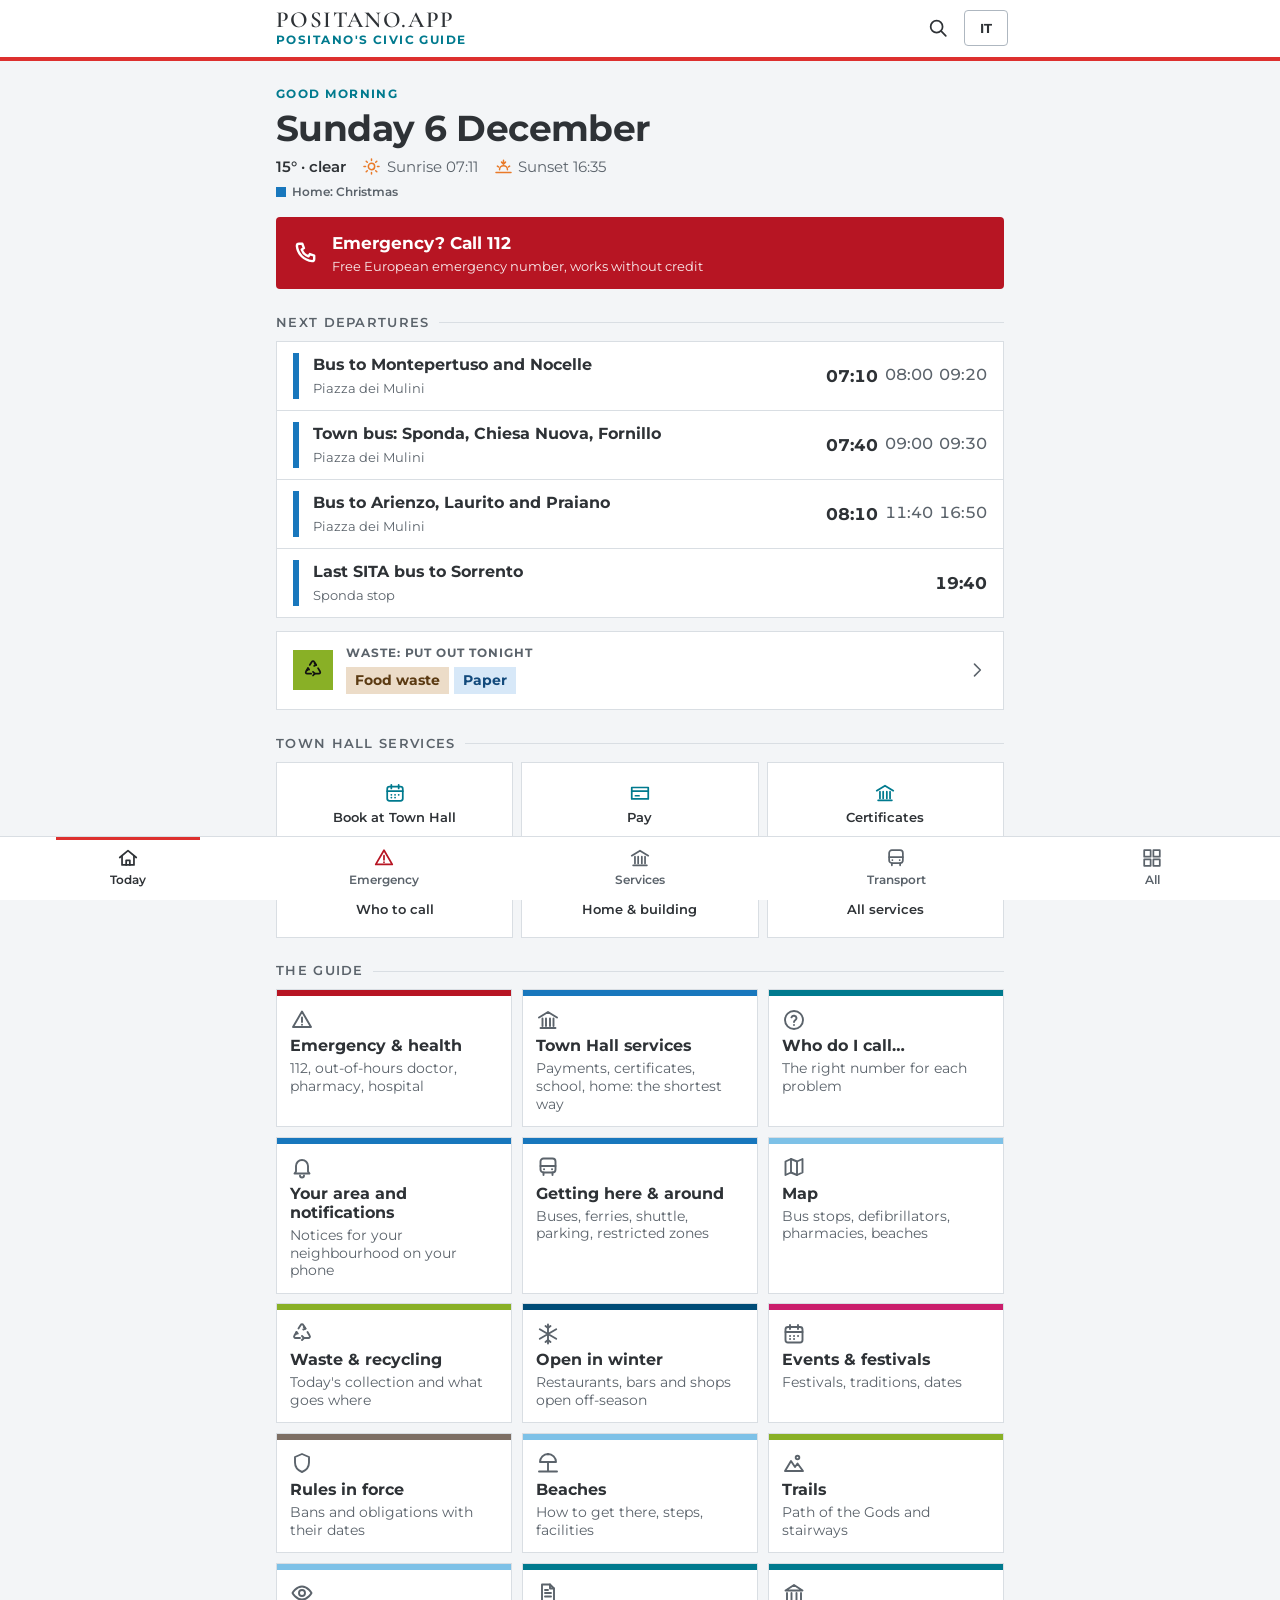
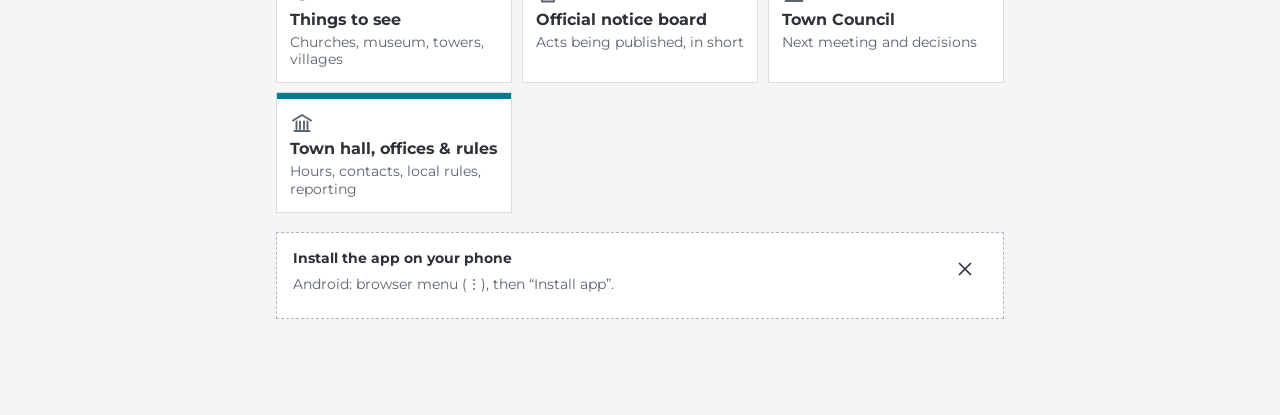
==== commit 1def2a29: "feat: v0.4.0 · Albo e Consiglio da Super Agenda, proposte dai post, zone, notifiche push, mappa, sta" ====
--- a/public/index.html
+++ b/public/index.html
@@ -49,6 +49,13 @@
       <symbol id="i-snow" viewBox="0 0 24 24"><path d="M12 2.5v19M3.8 7.2l16.4 9.6M3.8 16.8l16.4-9.6"/><path d="m9.5 4 2.5 2 2.5-2M9.5 20l2.5-2 2.5 2"/></symbol>
       <symbol id="i-help" viewBox="0 0 24 24"><circle cx="12" cy="12" r="9"/><path d="M9.5 9.3a2.6 2.6 0 0 1 5 .9c0 1.8-2.5 2.2-2.5 3.8M12 17v.1"/></symbol>
       <symbol id="i-grid" viewBox="0 0 24 24"><rect x="3.5" y="3.5" width="7" height="7"/><rect x="13.5" y="3.5" width="7" height="7"/><rect x="3.5" y="13.5" width="7" height="7"/><rect x="13.5" y="13.5" width="7" height="7"/></symbol>
+      <symbol id="i-albo" viewBox="0 0 24 24"><path d="M6 3.5h8l4 4v13H6z"/><path d="M14 3.5v4h4M9 12h6M9 15.5h6M9 9h3"/></symbol>
+      <symbol id="i-mappa" viewBox="0 0 24 24"><path d="M3.5 6.5l5.5-2.5 6 2.5 5.5-2.5v13.5L15 20l-6-2.5-5.5 2.5z"/><path d="M9 4v13.5M15 6.5V20"/></symbol>
+      <symbol id="i-campana" viewBox="0 0 24 24"><path d="M6 16.5V11a6 6 0 0 1 12 0v5.5l1.5 2h-15z"/><path d="M10 20.5a2 2 0 0 0 4 0"/></symbol>
+      <symbol id="i-chat" viewBox="0 0 24 24"><path d="M4.5 19.5l1.2-3.6A7.5 7.5 0 1 1 8.6 18.6z"/><path d="M9 10.5h6M9 13.5h4"/></symbol>
+      <symbol id="i-goccia" viewBox="0 0 24 24"><path d="M12 3.5c3.5 4.5 6 7.6 6 10.5a6 6 0 0 1-12 0c0-2.9 2.5-6 6-10.5z"/></symbol>
+      <symbol id="i-fulmine" viewBox="0 0 24 24"><path d="M13 3L5 13.5h6L10 21l9-11h-6.5z"/></symbol>
+      <symbol id="i-consiglio" viewBox="0 0 24 24"><path d="M3.5 20h17M5 20v-8M9.5 20v-8M14.5 20v-8M19 20v-8M3.5 9.5L12 4l8.5 5.5z"/></symbol>
       <symbol id="i-megafono" viewBox="0 0 24 24"><path d="M3.5 10v4h3l8 4.5v-13l-8 4.5z"/><path d="M6.5 14l1.2 5h2.3l-1-5"/><path d="M18 9.5a3.5 3.5 0 0 1 0 5"/></symbol>
       <symbol id="i-immagine" viewBox="0 0 24 24"><rect x="3.5" y="4.5" width="17" height="15"/><circle cx="9" cy="10" r="1.8"/><path d="m4 18 5.5-5 4 3.5 2.5-2 4.5 3.5"/></symbol>
       <symbol id="i-scudo" viewBox="0 0 24 24"><path d="M12 3 5 6v5.5c0 4.4 3 7.9 7 9.5 4-1.6 7-5.1 7-9.5V6z"/></symbol>
@@ -103,6 +110,7 @@
   <script src="js/i18n.js"></script>
   <script src="js/oggi.js"></script>
   <script src="js/post.js"></script>
+  <script src="js/comune.js"></script>
   <script src="js/app.js"></script>
 </body>
 </html>
--- a/public/css/style.css
+++ b/public/css/style.css
@@ -1,6 +1,6 @@
 /* Positano.app · stile v0.3
    Il linguaggio dei post del Comune (design system «Comune di Positano · Positano.app»):
-   Cormorant Garamond per i titoli, Montserrat per il resto, colori di categoria, fili rossi, angoli squadrati.
+   Montserrat per titoli e testo (leggibilità); Cormorant Garamond solo per il marchio. Etichette maiuscole >= 12 px, colori di categoria, fili rossi, angoli squadrati.
    Solo tema chiaro, per scelta. Tocchi >= 44 px, testo >= 4,5:1. */
 @font-face{font-family:"Cormorant Garamond";src:url(../fonts/cormorant-garamond-latin.woff2) format("woff2");font-weight:500 600;font-style:normal;font-display:swap}
 @font-face{font-family:"Montserrat";src:url(../fonts/montserrat-latin.woff2) format("woff2");font-weight:400 700;font-style:normal;font-display:swap}
@@ -53,7 +53,7 @@
 .topbar-in{max-width:760px;margin:0 auto;display:flex;align-items:center;justify-content:space-between;gap:.5rem;padding:.4rem max(12px,env(safe-area-inset-right,0px)) .4rem max(16px,env(safe-area-inset-left,0px))}
 .brand{display:flex;flex-direction:column;color:var(--ink);text-decoration:none;min-height:44px;justify-content:center}
 .brand strong{font:600 23px/1 var(--display);letter-spacing:.06em;text-transform:uppercase}
-.brand small{font:700 10px/1.3 var(--sans);letter-spacing:.12em;text-transform:uppercase;color:var(--teal)}
+.brand small{font:700 12px/1.3 var(--sans);letter-spacing:.12em;text-transform:uppercase;color:var(--teal)}
 .topbar-actions{display:flex;gap:.25rem;align-items:center}
 .icon-btn{display:inline-flex;align-items:center;justify-content:center;min-width:44px;min-height:44px;border:0;border-radius:var(--r);background:transparent;color:inherit;cursor:pointer}
 .icon-btn:hover{background:var(--fondo)}
@@ -62,7 +62,7 @@
 .offline-bar{background:var(--avviso-bg);color:var(--avviso-ink);text-align:center;font-size:.85rem;padding:.4rem 1rem}
 
 /* ---- elementi del sistema ---- */
-.banda{display:inline-flex;align-items:center;gap:.35rem;align-self:flex-start;padding:4px 8px;font:700 11.5px/16px var(--sans);letter-spacing:.08em;text-transform:uppercase;background:var(--c-istituzionale);color:var(--t-istituzionale)}
+.banda{display:inline-flex;align-items:center;gap:.35rem;align-self:flex-start;padding:4px 8px;font:700 12px/16px var(--sans);letter-spacing:.08em;text-transform:uppercase;background:var(--c-istituzionale);color:var(--t-istituzionale)}
 .titolo-sez{font:600 13px/1.2 var(--sans);letter-spacing:.1em;text-transform:uppercase;color:var(--ink2);margin:1.6rem 0 .65rem;display:flex;align-items:center;gap:.6rem}
 .titolo-sez::after{content:"";flex:1;height:1px;background:var(--bordo)}
 .list{display:flex;flex-direction:column;gap:.7rem}
@@ -78,7 +78,7 @@
 /* ---- home ---- */
 .hero{padding:.6rem 0 .2rem;display:flex;flex-direction:column;gap:.35rem}
 .hero-k{font:700 12px/1.3 var(--sans);letter-spacing:.12em;text-transform:uppercase;color:var(--teal)}
-.hero h1{font:600 clamp(34px,8vw,46px)/1 var(--display);text-transform:uppercase;letter-spacing:.01em}
+.hero h1{font:700 clamp(28px,6.5vw,36px)/1.15 var(--sans);letter-spacing:-.015em}
 .hero-riga{display:flex;flex-wrap:wrap;gap:.3rem 1rem;color:var(--ink2);font-size:.95rem;align-items:center}
 .hero-riga span{display:inline-flex;align-items:center;gap:.35rem}
 .hero-riga .ic{width:19px;height:19px;color:var(--c-scuole)}
@@ -86,7 +86,7 @@
 .modo{display:inline-flex;align-items:center;gap:.4rem;font:600 12px/1 var(--sans);color:var(--ink2);margin-top:.15rem}
 .modo i{width:10px;height:10px;display:inline-block}
 .messaggio{margin:.8rem 0 0;background:var(--carta);border:1px solid var(--bordo)}
-.messaggio .fascia{padding:6px 12px;font:700 11.5px/16px var(--sans);letter-spacing:.08em;text-transform:uppercase}
+.messaggio .fascia{padding:6px 12px;font:700 12px/16px var(--sans);letter-spacing:.08em;text-transform:uppercase}
 .messaggio p{padding:.75rem 12px;font-size:1rem}
 .sos{display:flex;align-items:center;gap:.85rem;margin:1rem 0 .2rem;padding:.8rem 1rem;border-radius:var(--r);background:var(--c-emergenze);color:#fff;text-decoration:none;min-height:60px}
 .sos .ic{width:26px;height:26px;stroke-width:2.2}
@@ -95,20 +95,20 @@
 .allerta{margin:.9rem 0 0;border:1px solid var(--bordo);background:var(--carta)}
 .allerta .fascia{display:flex;justify-content:space-between;gap:.5rem;padding:7px 12px;font:700 12px/16px var(--sans);letter-spacing:.08em;text-transform:uppercase}
 .allerta .corpo{padding:.8rem 12px .9rem;display:flex;flex-direction:column;gap:.35rem}
-.allerta h2{font:600 26px/1.05 var(--display);text-transform:uppercase}
+.allerta h2{font:700 21px/1.2 var(--sans)}
 .allerta.giallo .fascia{background:#FAB429;color:#111}
 .allerta.arancione .fascia{background:#E97A28;color:#111}
 .allerta.rosso .fascia{background:#B71523;color:#fff}
 .allerta-ok{display:flex;align-items:center;gap:.55rem;margin:.9rem 0 0;padding:.6rem .85rem;background:var(--carta);border:1px solid var(--bordo);border-radius:var(--r);font-size:.9rem;color:var(--ink2)}
 .allerta-ok .pallino{width:10px;height:10px;border-radius:50%;background:var(--verde-ok);flex:none}
 
-/* avviso: occhiello pieno + filo rosso + titolo in Cormorant (AvvisoApp) */
+/* avviso: occhiello pieno + filo rosso + titolo in Montserrat (AvvisoApp) */
 .avviso{background:var(--carta);border:1px solid var(--bordo);scroll-margin-top:80px}
-.avviso .occhiello{display:flex;justify-content:space-between;gap:.5rem;padding:6px 12px;font:700 11.5px/16px var(--sans);letter-spacing:.08em;text-transform:uppercase}
+.avviso .occhiello{display:flex;justify-content:space-between;gap:.5rem;padding:6px 12px;font:700 12px/16px var(--sans);letter-spacing:.08em;text-transform:uppercase}
 .avviso .filo{height:3px;background:var(--filo)}
 .avviso .corpo{padding:.75rem 12px .85rem;display:flex;flex-direction:column;gap:.4rem}
-.avviso h3{font:600 22px/1.08 var(--display);text-transform:uppercase;letter-spacing:.01em}
-.avviso .stato{font:700 11px/1 var(--sans);letter-spacing:.06em;text-transform:uppercase;padding:3px 6px;border:1px solid currentColor}
+.avviso h3{font:600 17px/1.3 var(--sans)}
+.avviso .stato{font:700 12px/1 var(--sans);letter-spacing:.06em;text-transform:uppercase;padding:3px 6px;border:1px solid currentColor}
 .avviso .stato.risolto{color:var(--verde-ok)}
 .avviso .storia{margin:.2rem 0 0;padding:0;list-style:none;border-left:2px solid var(--bordo);display:flex;flex-direction:column;gap:.35rem}
 .avviso .storia li{padding-left:.7rem;font-size:.88rem;color:var(--ink2)}
@@ -120,7 +120,7 @@
 
 .pannello{display:flex;align-items:center;gap:.8rem;margin:.8rem 0 0;padding:.85rem 1rem;background:var(--carta);border:1px solid var(--bordo);text-decoration:none;color:var(--ink)}
 .pannello > span{flex:1;min-width:0}
-.pannello .k{display:block;font:700 11.5px/1.3 var(--sans);letter-spacing:.08em;text-transform:uppercase;color:var(--ink2)}
+.pannello .k{display:block;font:700 12px/1.3 var(--sans);letter-spacing:.08em;text-transform:uppercase;color:var(--ink2)}
 .pannello .v{display:block;margin-top:.3rem;font-size:1.02rem;font-weight:600}
 .pannello .ic-big{width:40px;height:40px;display:inline-flex;align-items:center;justify-content:center;flex:none}
 .chev{color:var(--ink2);width:20px;height:20px}
@@ -131,8 +131,8 @@
 .tile .tile-b{height:6px}
 .tile .tile-in{padding:.7rem .8rem .8rem;display:flex;flex-direction:column;gap:.3rem}
 .tile .ic{width:24px;height:24px;color:var(--ink2)}
-.tile-t{font:600 19px/1.05 var(--display);text-transform:uppercase;letter-spacing:.01em}
-.tile-d{font-size:.78rem;color:var(--ink2);line-height:1.3}
+.tile-t{font:700 16px/1.2 var(--sans)}
+.tile-d{font-size:.85rem;color:var(--ink2);line-height:1.3}
 .tile:hover{border-color:var(--bordo-forte)}
 
 .scorciatoie{display:grid;grid-template-columns:repeat(3,1fr);gap:.5rem}
@@ -147,7 +147,7 @@
 .crumb{display:inline-flex;align-items:center;gap:.2rem;min-height:44px;margin:-.4rem 0 0 -.3rem;padding:0 .3rem;color:var(--ink2);text-decoration:none;font-size:.9rem;font-weight:600}
 .crumb .ic{width:18px;height:18px}
 .sec-head{display:flex;flex-direction:column;gap:.45rem;margin:.2rem 0 1rem}
-.sec-head h1{font:600 clamp(30px,7vw,40px)/1.02 var(--display);text-transform:uppercase;letter-spacing:.01em}
+.sec-head h1{font:700 clamp(26px,6vw,32px)/1.15 var(--sans);letter-spacing:-.015em}
 .sec-head p{color:var(--ink2);font-size:.95rem;max-width:62ch}
 .jump{display:flex;gap:.4rem;overflow-x:auto;padding:.1rem 1rem .6rem;margin:0 -1rem;scrollbar-width:none}
 .jump a{flex:none;padding:.45rem .8rem;border:1px solid var(--bordo-forte);background:var(--carta);color:var(--ink);text-decoration:none;font-size:.84rem;font-weight:600;min-height:38px;display:inline-flex;align-items:center}
@@ -170,7 +170,7 @@
 .bullets li{margin:.2rem 0}
 .state{font-size:.84rem;font-weight:700}
 .state.on{color:var(--verde-ok)} .state.off{color:var(--ink2)}
-.src{font-size:.78rem;color:var(--ink2)}
+.src{font-size:.82rem;color:var(--ink2)}
 .src a{color:var(--ink2)}
 .acts{display:flex;flex-wrap:wrap;gap:.45rem;margin-top:.25rem}
 .act{display:inline-flex;align-items:center;gap:.4rem;min-height:44px;padding:.45rem .8rem;border-radius:var(--r);border:1px solid var(--bordo-forte);background:var(--carta);color:var(--ink);font:600 14px/1.25 var(--sans);text-decoration:none;cursor:pointer;max-width:100%}
@@ -179,7 +179,7 @@
 .act.primary{background:var(--teal);border-color:var(--teal);color:#fff;font-size:15px}
 .share-btn{position:absolute;top:-10px;right:-10px;width:44px;height:44px;display:inline-flex;align-items:center;justify-content:center;border:0;background:transparent;color:var(--ink2);cursor:pointer}
 .share-btn .ic{width:19px;height:19px}
-.badge{display:inline-block;font-size:.7rem;font-weight:700;padding:.12rem .45rem;letter-spacing:.02em}
+.badge{display:inline-block;font-size:.75rem;font-weight:700;padding:.12rem .45rem;letter-spacing:.02em}
 .badge.warn{background:var(--avviso-bg);color:var(--avviso-ink)}
 .badge.demo{background:#E3EFF9;color:#134A7C}
 .q{display:inline-flex;align-items:center;justify-content:center;width:1.15em;height:1.15em;border-radius:50%;background:var(--avviso-bg);color:var(--avviso-ink);font-size:.75em;font-weight:800;vertical-align:middle}
@@ -187,8 +187,8 @@
 /* ---- eventi ---- */
 .event{display:flex;gap:.85rem;background:var(--carta);border:1px solid var(--bordo);padding:.85rem 1rem;margin-bottom:.6rem;scroll-margin-top:80px}
 .ev-date{flex:none;width:54px;text-align:center;background:var(--c-cultura);color:#fff;padding:.4rem 0;align-self:flex-start}
-.ev-date .d{display:block;font:600 26px/1 var(--display)}
-.ev-date .m{display:block;font:700 10.5px/1.4 var(--sans);text-transform:uppercase;letter-spacing:.06em}
+.ev-date .d{display:block;font:700 24px/1 var(--sans);font-variant-numeric:tabular-nums}
+.ev-date .m{display:block;font:700 12px/1.4 var(--sans);text-transform:uppercase;letter-spacing:.06em}
 .ev-body{flex:1;min-width:0;display:flex;flex-direction:column;gap:.35rem}
 .ev-body h3{font:700 16px/1.3 var(--sans)}
 .ev-body .sub{color:var(--ink2);font-size:.9rem}
@@ -220,14 +220,14 @@
 .tl-legenda i{display:inline-block;width:14px;height:10px;margin-right:.3rem;vertical-align:middle}
 .tl{background:var(--carta);border:1px solid var(--bordo)}
 .tl-mesi{position:relative;height:28px;border-bottom:1px solid var(--bordo);margin-left:0}
-.tl-mesi span{position:absolute;top:0;height:28px;display:flex;align-items:center;padding-left:6px;font:700 11px/1 var(--sans);letter-spacing:.06em;text-transform:uppercase;color:var(--ink2);border-left:1px solid var(--bordo)}
-.tl-zona{padding:.45rem .75rem;background:var(--fondo);border-top:1px solid var(--bordo);font:700 11.5px/16px var(--sans);letter-spacing:.08em;text-transform:uppercase;color:var(--ink)}
+.tl-mesi span{position:absolute;top:0;height:28px;display:flex;align-items:center;padding-left:6px;font:700 12px/1 var(--sans);letter-spacing:.06em;text-transform:uppercase;color:var(--ink2);border-left:1px solid var(--bordo)}
+.tl-zona{padding:.45rem .75rem;background:var(--fondo);border-top:1px solid var(--bordo);font:700 12px/16px var(--sans);letter-spacing:.08em;text-transform:uppercase;color:var(--ink)}
 .tl-riga{padding:.55rem .75rem .65rem;border-top:1px solid var(--bordo);display:flex;flex-direction:column;gap:.35rem}
 .tl-riga:first-of-type{border-top:0}
 .tl-nome{display:flex;flex-wrap:wrap;align-items:baseline;gap:.2rem .5rem}
 .tl-nome strong{font-size:.98rem}
 .tl-nome small{color:var(--ink2);font-size:.8rem}
-.tl-oggi{font:700 11px/1 var(--sans);letter-spacing:.05em;text-transform:uppercase;padding:3px 6px;background:var(--verde-ok);color:#fff}
+.tl-oggi{font:700 12px/1 var(--sans);letter-spacing:.05em;text-transform:uppercase;padding:3px 6px;background:var(--verde-ok);color:#fff}
 .tl-barra{position:relative;height:16px;background:repeating-linear-gradient(90deg,transparent 0 calc(100%/5 - 1px),var(--bordo) calc(100%/5 - 1px) calc(100%/5));}
 .tl-barra b{position:absolute;top:2px;bottom:2px;background:var(--c-extra);min-width:3px}
 .tl-barra b.giorni{background:repeating-linear-gradient(90deg,var(--c-extra) 0 4px,#7FA6BF 4px 6px)}
@@ -253,11 +253,11 @@
 .search-results .menu-row{background:var(--carta);border:1px solid var(--bordo);margin-bottom:.5rem}
 
 .prose{display:flex;flex-direction:column;gap:.7rem;max-width:66ch}
-.prose h2{font:600 24px/1.1 var(--display);text-transform:uppercase;margin-top:.8rem}
+.prose h2{font:700 20px/1.25 var(--sans);margin-top:.8rem}
 .prose ul{margin:0;padding-left:1.2rem}
 .modi{display:grid;grid-template-columns:repeat(auto-fit,minmax(min(100%,210px),1fr));gap:.6rem}
 .modo-card{display:flex;flex-direction:column;background:var(--carta);border:1px solid var(--bordo);text-decoration:none;color:var(--ink)}
-.modo-card .fascia{padding:6px 10px;font:700 11.5px/16px var(--sans);letter-spacing:.08em;text-transform:uppercase}
+.modo-card .fascia{padding:6px 10px;font:700 12px/16px var(--sans);letter-spacing:.08em;text-transform:uppercase}
 .modo-card p{padding:.55rem 10px .7rem;font-size:.86rem;color:var(--ink2)}
 
 /* ---- crea post ---- */
@@ -269,10 +269,46 @@
 
 /* ---- barra in basso ---- */
 .bottomnav{position:fixed;bottom:0;left:0;right:0;z-index:20;display:flex;background:var(--carta);border-top:1px solid var(--bordo);padding:0 env(safe-area-inset-right,0px) env(safe-area-inset-bottom) env(safe-area-inset-left,0px);height:calc(var(--nav-h) + env(safe-area-inset-bottom))}
-.bottomnav a{flex:1;display:flex;flex-direction:column;align-items:center;justify-content:center;gap:3px;font-size:.68rem;font-weight:600;color:var(--ink2);text-decoration:none;position:relative;min-width:0}
+.bottomnav a{flex:1;display:flex;flex-direction:column;align-items:center;justify-content:center;gap:3px;font-size:.72rem;font-weight:600;color:var(--ink2);text-decoration:none;position:relative;min-width:0}
 .bottomnav a span{white-space:nowrap;overflow:hidden;text-overflow:ellipsis;max-width:100%}
 .bottomnav a[aria-current="page"]{color:var(--ink)}
 .bottomnav a[aria-current="page"]::before{content:"";position:absolute;top:0;left:22%;right:22%;height:3px;background:var(--filo)}
 .bottomnav .nav-sos .ic{color:var(--c-emergenze)}
 .toast{position:fixed;left:50%;bottom:calc(var(--nav-h) + env(safe-area-inset-bottom) + 14px);transform:translateX(-50%);background:var(--ink);color:#fff;padding:.55rem 1rem;border-radius:var(--r);font-size:.9rem;z-index:50}
 @media print{.topbar,.bottomnav,.acts,.sos{display:none}body{padding:0}}
+
+/* v0.4 · zona, Albo, Consiglio, mappa, notifiche */
+.zone-riga{display:flex;flex-wrap:wrap;gap:.35rem .8rem;margin:.1rem 0 .3rem;font-size:.88rem;color:var(--ink2)}
+.zone-riga span{display:inline-flex;align-items:center;gap:.25rem}
+.zone-riga .ic{width:16px;height:16px}
+.chip-serv{font-weight:700;color:var(--ink)}
+.scegli-zona{display:flex;flex-direction:column;gap:.3rem;font-weight:600;font-size:.9rem;margin:0 0 1rem}
+.scegli-zona select{font:inherit;font-weight:500;min-height:44px;padding:.45rem .6rem;border:1.5px solid var(--bordo-forte);background:var(--carta);color:var(--ink);border-radius:var(--r);max-width:24rem}
+.atto{background:var(--carta);border:1px solid var(--bordo);border-left:4px solid var(--c-istituzionale);padding:.8rem 1rem;display:flex;flex-direction:column;gap:.35rem}
+.atto h3{font:600 16px/1.35 var(--sans)}
+.atto-meta{font:700 12px/1.3 var(--sans);letter-spacing:.04em;text-transform:uppercase;color:var(--teal-scuro)}
+.breve{font-size:.95rem}
+.ai-tag{display:inline-block;font:700 12px/1.3 var(--sans);padding:1px 6px;margin-right:.2rem;background:#EEF4F5;color:var(--teal-scuro);border:1px solid #C9DDE1}
+.seduta{background:var(--carta);border:1px solid var(--bordo);margin-bottom:1rem}
+.seduta .occhiello{display:flex;justify-content:space-between;gap:.5rem;padding:6px 12px;font:700 12px/16px var(--sans);letter-spacing:.08em;text-transform:uppercase}
+.seduta .filo{height:3px;background:var(--filo)}
+.seduta .corpo{padding:.9rem 1rem;display:flex;flex-direction:column;gap:.5rem}
+.seduta h2{font:700 21px/1.25 var(--sans)}
+.seduta h3{font:700 15px/1.3 var(--sans);margin-top:.3rem}
+.odg,.delibere{margin:0;padding-left:1.4rem;display:flex;flex-direction:column;gap:.35rem}
+.seduta-passata{background:var(--carta);border:1px solid var(--bordo);margin-bottom:.6rem}
+.seduta-passata summary{cursor:pointer;min-height:44px;display:flex;align-items:center;justify-content:space-between;gap:.6rem;padding:.5rem .9rem}
+.seduta-passata summary small{color:var(--ink2)}
+.seduta-passata .delibere{padding:.2rem 1rem .9rem 2.4rem;font-size:.93rem}
+.mappa{margin:0 0 1rem;background:var(--carta);border:1px solid var(--bordo)}
+.mappa svg{display:block;width:100%;height:auto}
+.mappa figcaption{padding:.5rem .8rem;margin:0}
+.punto-m{display:inline-block;width:12px;height:12px;border-radius:50%;margin-right:.35rem;vertical-align:-1px;border:2px solid #fff;box-shadow:0 0 0 1px rgba(0,0,0,.25)}
+.titolo-sez .punto-m{margin-right:0}
+.riga-mappa{flex-wrap:wrap}
+.riga-azioni{display:flex;gap:.4rem;flex-wrap:wrap;flex-basis:100%;padding-left:2.2rem}
+.act.piccolo{min-height:44px;padding:.3rem .6rem;font-size:.82rem}
+.scheda-z{background:var(--carta);border:1px solid var(--bordo);padding:1rem;margin-bottom:1rem;display:flex;flex-direction:column;gap:.6rem}
+.scheda-z h2{font:700 18px/1.25 var(--sans);display:flex;align-items:center;gap:.4rem}
+.scheda-z .btn{align-self:flex-start}
+.ok-riga{display:flex;align-items:center;gap:.4rem;font-weight:700;color:var(--verde-ok)}
